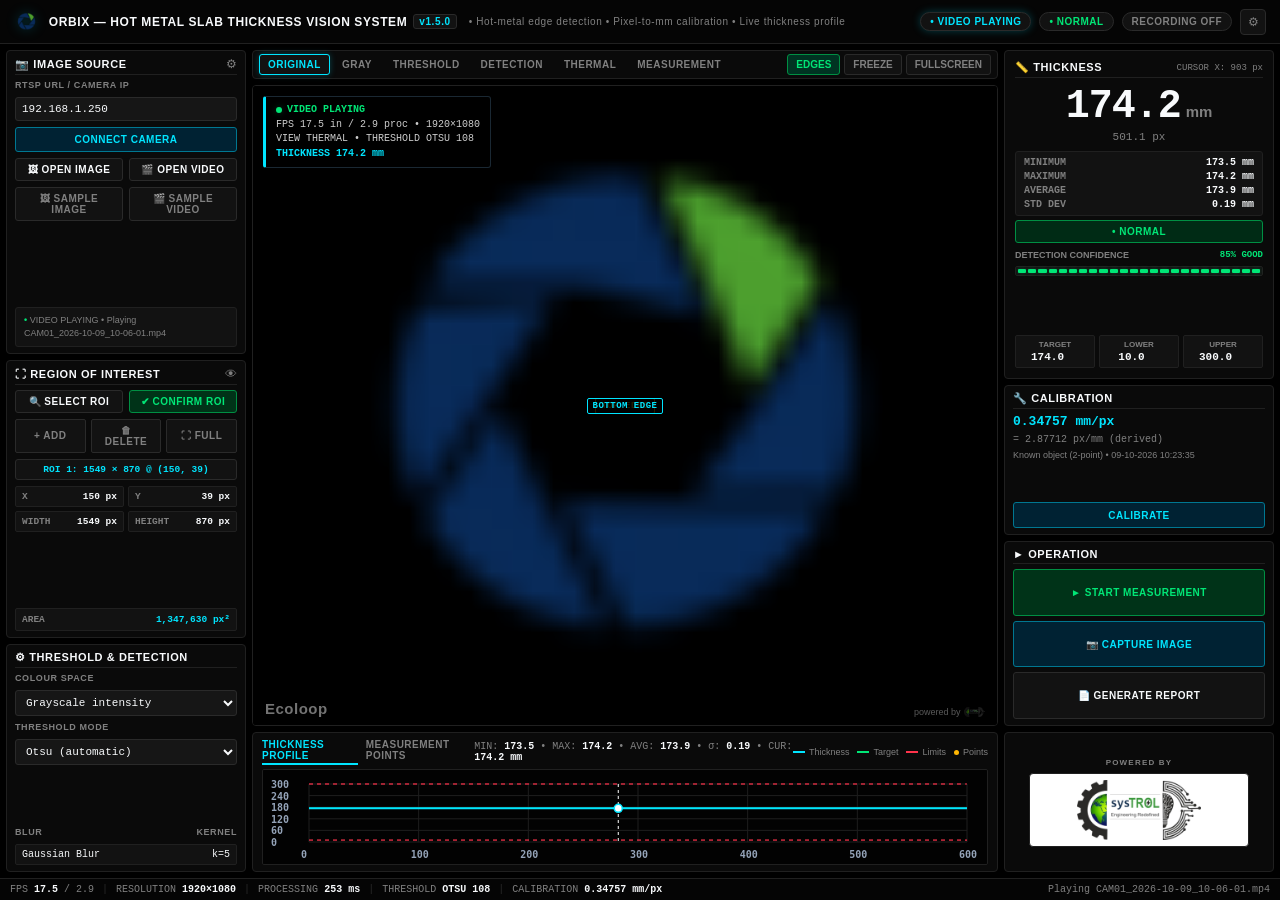
==== orbix/web/index.html @ 3875f6f0 "feat: implement in-app features manual with UI area mapping, sticky Systrol watermark, and PDF launc" ====
<!DOCTYPE html>
<html lang="en">
<head>
  <meta charset="UTF-8">
  <meta name="viewport" content="width=device-width, initial-scale=1.0">
  <title>HOT METAL SLAB THICKNESS VISION SYSTEM</title>
  <link rel="icon" type="image/png" href="orbix_logo.png">
  <link rel="stylesheet" href="style.css">
</head>
<body>
  <div id="app" class="app-layout">
    <header class="top-bar">
      <div class="header-left">
        <img src="orbix_logo.png" alt="Orbix" class="header-logo">
        <div class="header-titles">
          <h1 class="header-title">
            ORBIX &mdash; HOT METAL SLAB THICKNESS VISION SYSTEM
            <span class="version-badge">v1.5.0</span>
            <span class="header-sub-inline">&bull; Hot-metal edge detection &bull; Pixel-to-mm calibration &bull; Live thickness profile</span>
          </h1>
        </div>
      </div>
      <div class="header-right">
        <div class="pill-badge pill-video" id="badge-video">&bull; VIDEO PLAYING</div>
        <div class="pill-badge pill-status" id="badge-status">&bull; NORMAL</div>
        <div class="pill-badge pill-rec" id="badge-rec">RECORDING OFF</div>
        <div class="settings-wrapper">
          <button class="icon-btn" id="btn-settings" title="Settings">&#9881;</button>
          <div class="settings-dropdown" id="settings-dropdown">
            <div class="dropdown-item">
              <div class="dropdown-label">
                <span class="dropdown-title">Theme</span>
                <span class="theme-status-text" id="theme-status-text">Dark</span>
              </div>
              <label class="switch">
                <input type="checkbox" id="theme-toggle-chk" checked>
                <span class="slider round"></span>
              </label>
            </div>
            <div class="dropdown-divider"></div>
            <div class="dropdown-item clickable" id="item-help">
              <span class="dropdown-title">Help &amp; Documentation</span>
              <span class="dropdown-subtext">&bull;</span>
            </div>
            <div class="dropdown-item clickable" id="item-about">
              <span class="dropdown-title">About System</span>
              <span class="dropdown-subtext">v1.5.0</span>
            </div>
          </div>
        </div>
      </div>
    </header>

    <div class="main-body">
      <aside class="sidebar-left">
        <section class="card">
          <div class="card-header">
            <span class="card-title">&#128247; IMAGE SOURCE</span>
            <button class="card-tool-btn" id="btn-source-config">&#9881;</button>
          </div>
          <div class="card-content">
            <label class="field-label" for="rtsp-input">RTSP URL / CAMERA IP</label>
            <input type="text" id="rtsp-input" class="text-input" value="192.168.1.250">
            <button class="btn btn-primary btn-block" id="btn-connect">CONNECT CAMERA</button>
            <div class="btn-grid-2">
              <button class="btn btn-outline" id="btn-open-image">&#128444; OPEN IMAGE</button>
              <button class="btn btn-outline" id="btn-open-video">&#127916; OPEN VIDEO</button>
            </div>
            <div class="btn-grid-2">
              <button class="btn btn-outline-alt" id="btn-sample-image">&#128444; SAMPLE IMAGE</button>
              <button class="btn btn-outline-alt" id="btn-sample-video">&#127916; SAMPLE VIDEO</button>
            </div>
            <div class="source-status-text" id="source-status-label">
              <span class="dot-green">&bull;</span> VIDEO PLAYING &bull; Playing<br>
              <span class="text-muted" id="source-filename">CAM01_2026-10-09_10-06-01.mp4</span>
            </div>
          </div>
        </section>

        <section class="card">
          <div class="card-header">
            <span class="card-title">&#9974; REGION OF INTEREST</span>
            <button class="card-tool-btn active" id="btn-toggle-roi-box" title="Show/Hide ROI Search Window">&#128065;</button>
          </div>
          <div class="card-content">
            <div class="btn-grid-2">
              <button class="btn btn-outline" id="btn-select-roi">&#128269; SELECT ROI</button>
              <button class="btn btn-success" id="btn-confirm-roi">&#10004; CONFIRM ROI</button>
            </div>
            <div class="btn-grid-3">
              <button class="btn btn-mini" id="btn-roi-add">+ ADD</button>
              <button class="btn btn-mini" id="btn-roi-del">&#128465; DELETE</button>
              <button class="btn btn-mini" id="btn-roi-full">&#9974; FULL</button>
            </div>
            <div class="roi-chip" id="roi-chip-label">ROI 1: 1549 &times; 870 @ (150, 39)</div>
            <div class="coord-grid">
              <div class="coord-item">
                <span class="coord-key">X</span>
                <span class="coord-val" id="roi-x-val">150 px</span>
              </div>
              <div class="coord-item">
                <span class="coord-key">Y</span>
                <span class="coord-val" id="roi-y-val">39 px</span>
              </div>
              <div class="coord-item">
                <span class="coord-key">WIDTH</span>
                <span class="coord-val" id="roi-w-val">1549 px</span>
              </div>
              <div class="coord-item">
                <span class="coord-key">HEIGHT</span>
                <span class="coord-val" id="roi-h-val">870 px</span>
              </div>
            </div>
            <div class="coord-area">
              <span class="coord-key">AREA</span>
              <span class="coord-val-area" id="roi-area-val">1,347,630 px&sup2;</span>
            </div>
          </div>
        </section>

        <section class="card">
          <div class="card-header">
            <span class="card-title">&#9881; THRESHOLD &amp; DETECTION</span>
          </div>
          <div class="card-content">
            <label class="field-label" for="select-colour-space">COLOUR SPACE</label>
            <select id="select-colour-space" class="select-input">
              <option value="grayscale">Grayscale intensity</option>
              <option value="hsv">HSV Luminance</option>
              <option value="lab">Lab Lightness</option>
            </select>

            <label class="field-label" for="select-thresh-mode">THRESHOLD MODE</label>
            <select id="select-thresh-mode" class="select-input">
              <option value="otsu">Otsu (automatic)</option>
              <option value="adaptive">Adaptive Gaussian</option>
              <option value="manual">Manual Slider</option>
            </select>

            <div class="blur-meta">
              <span class="field-label">BLUR</span>
              <span class="field-label">KERNEL</span>
            </div>
            <div class="blur-values">
              <span class="blur-name">Gaussian Blur</span>
              <span class="kernel-name">k=5</span>
            </div>
          </div>
        </section>
      </aside>

      <main class="center-viewport">
        <div class="viewport-toolbar">
          <div class="view-mode-tabs" id="view-mode-tabs">
            <button class="mode-tab active" data-mode="ORIGINAL">ORIGINAL</button>
            <button class="mode-tab" data-mode="GRAY">GRAY</button>
            <button class="mode-tab" data-mode="THRESHOLD">THRESHOLD</button>
            <button class="mode-tab" data-mode="DETECTION">DETECTION</button>
            <button class="mode-tab" data-mode="THERMAL">THERMAL</button>
            <button class="mode-tab" data-mode="MEASUREMENT">MEASUREMENT</button>
          </div>
          <div class="viewport-actions">
            <button class="tool-btn active" id="btn-toggle-edges">EDGES</button>
            <button class="tool-btn" id="btn-toggle-freeze">FREEZE</button>
            <button class="tool-btn" id="btn-toggle-fullscreen">FULLSCREEN</button>
          </div>
        </div>

        <div class="video-container" id="video-wrapper">
          <img id="video-stream" class="video-feed" src="orbix_logo.png" alt="Live Feed">
          <svg id="caliper-overlay" class="caliper-svg"></svg>
          
          <div class="video-hud-overlay" id="video-hud">
            <div class="hud-item hud-status"><span class="hud-dot"></span> <span id="hud-status-text">VIDEO PLAYING</span></div>
            <div class="hud-item" id="hud-fps-text">FPS 17.5 in / 2.9 proc &bull; 1920&times;1080</div>
            <div class="hud-item" id="hud-mode-text">VIEW THERMAL &bull; THRESHOLD OTSU 108</div>
            <div class="hud-item hud-thick" id="hud-thick-text">THICKNESS 174.2 mm</div>
          </div>

          <div class="edge-track-label top-label" id="label-top-edge">TOP EDGE</div>
          <div class="edge-track-label bot-label" id="label-bot-edge">BOTTOM EDGE</div>

          <div id="caliper-tooltip" class="floating-tooltip">
            <div class="tt-row"><span class="tt-label">X:</span> <span id="tt-x">903</span> px &nbsp; <span class="tt-label">Y:</span> <span id="tt-y">652</span> px</div>
            <div class="tt-row"><span class="tt-label">Top:</span> <span id="tt-top">340.2</span> px &nbsp; <span class="tt-label">Bottom:</span> <span id="tt-bot">841.3</span> px</div>
            <div class="tt-row"><span class="tt-label">Thickness:</span> <span id="tt-px">501.1</span> px</div>
            <div class="tt-row tt-highlight"><span class="tt-label">Thickness:</span> <span id="tt-mm">174.2</span> mm</div>
          </div>

          <div class="watermark-brand">Ecoloop</div>
          <div class="watermark-powered">powered by <img src="systrol_logo.png" alt="Systrol" class="watermark-logo"></div>
        </div>
      </main>

      <aside class="sidebar-right">
        <section class="card card-thickness">
          <div class="card-header">
            <span class="card-title">&#128207; THICKNESS</span>
            <span class="card-sub-info" id="cursor-pos-label">CURSOR X: 903 px</span>
          </div>
          <div class="thickness-hero">
            <span class="thickness-big" id="readout-mm">174.2</span>
            <span class="thickness-unit">mm</span>
          </div>
          <div class="thickness-px-sub" id="readout-px">501.1 px</div>

          <div class="stats-table">
            <div class="stat-row">
              <span class="stat-name">MINIMUM</span>
              <span class="stat-val" id="stat-min">173.5 mm</span>
            </div>
            <div class="stat-row">
              <span class="stat-name">MAXIMUM</span>
              <span class="stat-val" id="stat-max">174.2 mm</span>
            </div>
            <div class="stat-row">
              <span class="stat-name">AVERAGE</span>
              <span class="stat-val" id="stat-avg">173.9 mm</span>
            </div>
            <div class="stat-row">
              <span class="stat-name">STD DEV</span>
              <span class="stat-val" id="stat-std">0.19 mm</span>
            </div>
          </div>

          <div class="status-banner banner-normal" id="spec-status-banner">
            <div class="banner-title" id="banner-title-text">&bull; NORMAL</div>
            <div class="banner-sub" id="banner-sub-text" style="display: none;"></div>
          </div>

          <div class="gauge-label">
            <span>DETECTION CONFIDENCE</span>
            <span class="gauge-pct" id="conf-pct">85% GOOD</span>
          </div>
          <div class="led-bar" id="led-confidence-bar"></div>

          <div class="limits-grid">
            <div class="limit-item">
              <span class="limit-lbl">TARGET</span>
              <input type="number" step="0.1" class="limit-input" id="lim-target-input" value="174.0">
            </div>
            <div class="limit-item">
              <span class="limit-lbl">LOWER</span>
              <input type="number" step="0.1" class="limit-input" id="lim-lower-input" value="10.0">
            </div>
            <div class="limit-item">
              <span class="limit-lbl">UPPER</span>
              <input type="number" step="0.1" class="limit-input" id="lim-upper-input" value="300.0">
            </div>
          </div>
        </section>

        <section class="card">
          <div class="card-header">
            <span class="card-title">&#128295; CALIBRATION</span>
          </div>
          <div class="card-content">
            <div class="calib-val" id="calib-mm-px">0.34757 mm/px</div>
            <div class="calib-derived" id="calib-px-mm">= 2.87712 px/mm (derived)</div>
            <div class="calib-meta">Known object (2-point) &bull; <span id="calib-date">09-10-2026 10:23:35</span></div>
            <button class="btn btn-primary btn-block" id="btn-calibrate">CALIBRATE</button>
          </div>
        </section>

        <section class="card">
          <div class="card-header">
            <span class="card-title">&#9658; OPERATION</span>
          </div>
          <div class="card-content operation-btns">
            <button class="btn btn-success btn-block" id="btn-start-meas">&#9658; START MEASUREMENT</button>
            <button class="btn btn-primary btn-block" id="btn-capture">&#128247; CAPTURE IMAGE</button>
            <button class="btn btn-outline btn-block" id="btn-report">&#128196; GENERATE REPORT</button>
          </div>
        </section>
      </aside>

      <div class="profile-card">
        <div class="profile-header">
          <div class="profile-tabs">
            <span class="prof-tab active">THICKNESS PROFILE</span>
            <span class="prof-tab">MEASUREMENT POINTS</span>
          </div>
          <div class="profile-metrics-summary" id="profile-summary">
            MIN: <span id="prof-min">173.5</span> &bull; MAX: <span id="prof-max">174.2</span> &bull; AVG: <span id="prof-avg">173.9</span> &bull; &sigma;: <span id="prof-std">0.19</span> &bull; CUR: <span id="prof-cur">174.2 mm</span>
          </div>
          <div class="profile-legend">
            <span class="legend-item"><span class="leg-line line-thick"></span> Thickness</span>
            <span class="legend-item"><span class="leg-line line-target"></span> Target</span>
            <span class="legend-item"><span class="leg-line line-limit"></span> Limits</span>
            <span class="legend-item"><span class="leg-dot"></span> Points</span>
          </div>
        </div>
        <div class="chart-wrapper">
          <canvas id="profile-chart" class="profile-canvas" width="1200" height="150"></canvas>
          <div id="points-table-wrapper" class="points-table-container" style="display: none;">
            <table class="scada-table" id="points-table">
              <thead>
                <tr>
                  <th>POINT</th>
                  <th>POS X (PX)</th>
                  <th>TOP EDGE (Y)</th>
                  <th>BOTTOM EDGE (Y)</th>
                  <th>THICKNESS (PX)</th>
                  <th>THICKNESS (MM)</th>
                  <th>STATUS</th>
                </tr>
              </thead>
              <tbody id="points-table-body">
              </tbody>
            </table>
          </div>
        </div>
      </div>

      <div class="bottom-right-branding">
        <span class="branding-caption">POWERED BY</span>
        <div class="branding-logo-box">
          <img src="systrol_ico_logo.png" alt="sysTROL" class="branding-logo">
        </div>
      </div>
    </div>

    <footer class="bottom-status-bar">
      <div class="status-left">
        <span>FPS <strong id="status-fps">17.5</strong> / 2.9</span>
        <span class="sep">|</span>
        <span>RESOLUTION <strong id="status-res">1920&times;1080</strong></span>
        <span class="sep">|</span>
        <span>PROCESSING <strong id="status-proc">253 ms</strong></span>
        <span class="sep">|</span>
        <span>THRESHOLD <strong id="status-thresh">OTSU 108</strong></span>
        <span class="sep">|</span>
        <span>CALIBRATION <strong id="status-calib">0.34757 mm/px</strong></span>
      </div>
      <div class="status-right" id="status-source-name">
        Playing CAM01_2026-10-09_10-06-01.mp4
      </div>
    </footer>
    <div class="scada-modal-backdrop" id="scada-modal-backdrop" style="display: none;">
      <div class="scada-modal-window" id="scada-modal-window">
        <div class="modal-sticky-watermark" id="modal-sticky-watermark"></div>
        <div class="scada-modal-header">
          <div class="scada-modal-title" id="scada-modal-title">SYSTEM MODAL</div>
          <button class="scada-modal-close" id="scada-modal-close">&times;</button>
        </div>
        <div class="scada-modal-body" id="scada-modal-body">
        </div>
        <div class="scada-modal-footer">
          <button class="btn btn-primary" id="btn-modal-open-pdf" style="display: none; margin-right: auto;">&#128196; OPEN PRINTABLE MANUAL (PDF)</button>
          <button class="btn btn-outline" id="scada-modal-ok">CLOSE</button>
        </div>
      </div>
    </div>
  </div>

  <script src="app.js"></script>
</body>
</html>
---- orbix/web/style.css ----
* {
  box-sizing: border-box;
  margin: 0;
  padding: 0;
  -webkit-font-smoothing: antialiased;
  -moz-osx-font-smoothing: grayscale;
}

:root,
[data-theme="dark"] {
  --bg-main: #000000;
  --bg-topbar: #050505;
  --bg-card: #0a0a0a;
  --bg-card-sub: #121212;
  --bg-input: #161616;
  --border-card: #202020;
  --border-sub: #2a2a2a;
  --border-focus: #00e5ff;
  --text-main: #f8fafc;
  --text-muted: #808080;
  --text-dim: #555555;
  --cyan-primary: #00b4d8;
  --cyan-accent: #00e5ff;
  --cyan-glow: rgba(0, 229, 255, 0.25);
  --cyan-dim: #007791;
  --green-success: #00e676;
  --green-glow: rgba(0, 230, 118, 0.25);
  --yellow-caliper: #ffb703;
  --yellow-glow: rgba(255, 183, 3, 0.35);
  --red-alert: #ff334b;
  --red-glow: rgba(255, 51, 75, 0.3);
  --amber-warn: #ff9100;
  --font-sans: "Segoe UI", -apple-system, BlinkMacSystemFont, Roboto, "Helvetica Neue", Arial, sans-serif;
  --font-mono: "Segoe UI Mono", "Cascadia Code", Consolas, "Courier New", monospace;
  --col-left: 240px;
  --col-right: 270px;
  --row-bottom: 140px;
  --layout-gap: 6px;
}

[data-theme="light"] {
  --bg-main: #f1f5f9;
  --bg-topbar: #ffffff;
  --bg-card: #ffffff;
  --bg-card-sub: #f8fafc;
  --bg-input: #ffffff;
  --border-card: #e2e8f0;
  --border-sub: #cbd5e1;
  --border-focus: #0284c7;
  --text-main: #0f172a;
  --text-muted: #64748b;
  --text-dim: #94a3b8;
  --cyan-primary: #0284c7;
  --cyan-accent: #0284c7;
  --cyan-glow: rgba(2, 132, 199, 0.15);
  --cyan-dim: #0369a1;
  --green-success: #16a34a;
  --green-glow: rgba(22, 163, 74, 0.15);
  --yellow-caliper: #d97706;
  --yellow-glow: rgba(217, 119, 6, 0.2);
  --red-alert: #dc2626;
  --red-glow: rgba(220, 38, 38, 0.2);
  --amber-warn: #d97706;
  --font-sans: -apple-system, BlinkMacSystemFont, "Segoe UI", Roboto, "Helvetica Neue", Arial, sans-serif;
  --font-mono: "Segoe UI Mono", "Cascadia Code", Consolas, "Courier New", monospace;
}

html, body {
  width: 100%;
  height: 100%;
  overflow: hidden;
  background-color: var(--bg-main);
  color: var(--text-main);
  font-family: var(--font-sans);
  font-size: 12px;
  user-select: none;
}

.app-layout {
  display: flex;
  flex-direction: column;
  width: 100vw;
  height: 100vh;
  background-color: var(--bg-main);
}

.top-bar {
  display: flex;
  justify-content: space-between;
  align-items: center;
  height: 44px;
  padding: 0 14px;
  background-color: var(--bg-topbar);
  border-bottom: 1px solid var(--border-card);
  flex-shrink: 0;
}

.header-left {
  display: flex;
  align-items: center;
  gap: 10px;
}

.header-logo {
  height: 24px;
  width: auto;
  object-fit: contain;
  filter: drop-shadow(0 0 6px var(--cyan-glow));
}

.header-titles {
  display: flex;
  align-items: center;
}

.header-title {
  font-size: 12px;
  font-weight: 700;
  letter-spacing: 0.6px;
  color: var(--text-main);
  display: flex;
  align-items: center;
  gap: 6px;
  white-space: nowrap;
}

.version-badge {
  font-size: 10px;
  font-weight: 600;
  color: var(--cyan-accent);
  background: var(--bg-card-sub);
  border: 1px solid var(--border-sub);
  padding: 1px 5px;
  border-radius: 3px;
}

.header-sub-inline {
  font-size: 10px;
  font-weight: 400;
  color: var(--text-muted);
  margin-left: 6px;
  white-space: nowrap;
}


.header-right {
  display: flex;
  align-items: center;
  gap: 8px;
}

.pill-badge {
  padding: 3px 9px;
  border-radius: 12px;
  font-size: 10px;
  font-weight: 700;
  letter-spacing: 0.5px;
  border: 1px solid transparent;
}

.pill-video {
  background: var(--bg-card-sub);
  color: var(--cyan-accent);
  border: 1px solid var(--border-sub);
  box-shadow: 0 0 8px var(--cyan-glow);
}

.pill-status {
  background: var(--bg-card-sub);
  color: var(--green-success);
  border: 1px solid var(--border-sub);
}

.pill-status.out-of-spec {
  color: var(--red-alert);
  border-color: var(--red-alert);
  box-shadow: 0 0 8px var(--red-glow);
}

.pill-rec {
  background: var(--bg-card-sub);
  color: var(--text-muted);
  border: 1px solid var(--border-sub);
  cursor: pointer;
  user-select: none;
  transition: all 0.2s ease;
}

.pill-rec:hover {
  border-color: var(--border-focus);
}

.pill-rec.recording-active {
  background: rgba(220, 38, 38, 0.2);
  color: #ff334b;
  border-color: #ff334b;
  box-shadow: 0 0 10px rgba(255, 51, 75, 0.5);
  animation: recPulse 1.2s infinite ease-in-out;
}

@keyframes recPulse {
  0% { opacity: 1; transform: scale(1); }
  50% { opacity: 0.7; transform: scale(1.03); }
  100% { opacity: 1; transform: scale(1); }
}

.digital-clock {
  font-family: var(--font-mono);
  font-size: 11px;
  font-weight: 700;
  color: var(--text-main);
  background: var(--bg-card-sub);
  padding: 3px 8px;
  border-radius: 4px;
  border: 1px solid var(--border-sub);
  letter-spacing: 0.5px;
}

.icon-btn {
  background: var(--bg-card-sub);
  border: 1px solid var(--border-sub);
  color: var(--text-muted);
  width: 26px;
  height: 26px;
  border-radius: 4px;
  cursor: pointer;
  display: flex;
  align-items: center;
  justify-content: center;
  font-size: 12px;
  transition: all 0.15s ease;
}

.icon-btn:hover {
  color: var(--cyan-accent);
  border-color: var(--border-focus);
}

.main-body {
  display: grid;
  grid-template-columns: var(--col-left, 240px) 1fr var(--col-right, 270px);
  grid-template-rows: 1fr var(--row-bottom, 140px);
  flex: 1;
  min-height: 0;
  background-color: var(--bg-main);
  gap: var(--layout-gap, 6px);
  padding: var(--layout-gap, 6px);
}

.sidebar-left {
  grid-column: 1;
  grid-row: 1 / span 2;
  display: flex;
  flex-direction: column;
  gap: 6px;
  overflow-y: hidden;
  min-height: 0;
  height: 100%;
}

.sidebar-left .card {
  display: flex;
  flex-direction: column;
  min-height: 0;
}

.sidebar-left .card:nth-child(1) {
  flex: 1.15;
}

.sidebar-left .card:nth-child(2) {
  flex: 1.05;
}

.sidebar-left .card:nth-child(3) {
  flex: 0.85;
}

.sidebar-left .card .card-content {
  flex: 1;
  display: flex;
  flex-direction: column;
  min-height: 0;
  gap: 6px;
}

.sidebar-left .text-input,
.sidebar-left .select-input {
  padding: 5px 6px;
}

.sidebar-left .btn {
  padding: 5px 8px;
}

.sidebar-left #btn-connect {
  padding: 6px 8px;
}

.sidebar-left .card:nth-child(1) .source-status-text {
  margin-top: auto;
}

.sidebar-left .card:nth-child(2) .coord-area {
  margin-top: auto;
}

.sidebar-left .card:nth-child(3) .blur-meta {
  margin-top: auto;
}

.center-viewport {
  grid-column: 2;
  grid-row: 1;
  display: flex;
  flex-direction: column;
  gap: 6px;
  min-width: 0;
  min-height: 0;
}

.sidebar-right {
  grid-column: 3;
  grid-row: 1;
  display: flex;
  flex-direction: column;
  gap: 6px;
  overflow-y: hidden;
  min-height: 0;
  height: 100%;
}

.sidebar-right .card {
  display: flex;
  flex-direction: column;
  min-height: 0;
}

.sidebar-right .card:nth-child(1) {
  flex: 1.8;
}

.sidebar-right .card:nth-child(2) {
  flex: 0.8;
}

.sidebar-right .card:nth-child(3) {
  flex: 1;
}

.sidebar-right .card .card-content {
  flex: 1;
  display: flex;
  flex-direction: column;
  min-height: 0;
}

.sidebar-right .card:nth-child(1) .limits-grid {
  margin-top: auto;
}

.sidebar-right .card:nth-child(2) #btn-calibrate {
  margin-top: auto;
  min-height: 26px;
}

.sidebar-right .card:nth-child(3) .operation-btns {
  flex: 1;
  display: flex;
  flex-direction: column;
  justify-content: space-between;
}

.sidebar-right .card:nth-child(3) .operation-btns .btn {
  flex: 1;
  min-height: 28px;
}


.card {
  background: var(--bg-card);
  border: 1px solid var(--border-card);
  border-radius: 4px;
  padding: 6px 8px;
  display: flex;
  flex-direction: column;
  gap: 4px;
}

.card-header {
  display: flex;
  justify-content: space-between;
  align-items: center;
  padding-bottom: 3px;
  border-bottom: 1px solid var(--border-card);
}

.card-content {
  display: flex;
  flex-direction: column;
  gap: 5px;
  padding-top: 1px;
}

.card-title {
  font-size: 11px;
  font-weight: 700;
  color: var(--text-main);
  letter-spacing: 0.6px;
  display: flex;
  align-items: center;
  gap: 6px;
}

.card-tool-btn {
  background: transparent;
  border: none;
  color: var(--text-muted);
  cursor: pointer;
  font-size: 12px;
}

.card-tool-btn:hover {
  color: var(--cyan-accent);
}

.field-label {
  display: block;
  font-size: 9px;
  font-weight: 700;
  letter-spacing: 0.6px;
  color: var(--text-muted);
  text-transform: uppercase;
  margin-bottom: 1px;
}

.text-input,
.select-input {
  width: 100%;
  background: var(--bg-input);
  border: 1px solid var(--border-sub);
  color: var(--text-main);
  padding: 4px 6px;
  border-radius: 3px;
  font-size: 11px;
  font-family: var(--font-mono);
  outline: none;
  transition: border-color 0.15s;
}

.text-input:focus,
.select-input:focus {
  border-color: var(--border-focus);
  box-shadow: 0 0 6px var(--cyan-glow);
}

.btn {
  display: inline-flex;
  align-items: center;
  justify-content: center;
  gap: 4px;
  padding: 4px 8px;
  font-size: 10px;
  font-weight: 700;
  letter-spacing: 0.5px;
  border-radius: 3px;
  border: 1px solid transparent;
  cursor: pointer;
  transition: all 0.15s ease;
  user-select: none;
}

.btn-block {
  width: 100%;
}

.btn-primary {
  background: #002233;
  color: var(--cyan-accent);
  border-color: var(--cyan-dim);
}

[data-theme="light"] .btn-primary {
  background: #0284c7;
  color: #ffffff;
  border-color: #0284c7;
}

[data-theme="light"] .btn-primary:hover {
  background: #0369a1;
  border-color: #0369a1;
}

.btn-primary:hover {
  background: #003652;
  border-color: var(--cyan-accent);
  box-shadow: 0 0 8px var(--cyan-glow);
}

.btn-outline {
  background: var(--bg-card-sub);
  color: var(--text-main);
  border-color: var(--border-sub);
}

.btn-outline:hover {
  border-color: var(--border-focus);
  color: var(--cyan-accent);
}

.btn-outline-alt {
  background: var(--bg-card-sub);
  color: var(--text-muted);
  border-color: var(--border-sub);
}

.btn-outline-alt:hover {
  color: var(--text-main);
  border-color: var(--border-focus);
}

.btn-success {
  background: #003318;
  color: var(--green-success);
  border-color: #008f43;
}

[data-theme="light"] .btn-success {
  background: #16a34a;
  color: #ffffff;
  border-color: #16a34a;
}

[data-theme="light"] .btn-success:hover {
  background: #15803d;
}

.btn-success:hover {
  background: #004d24;
  box-shadow: 0 0 8px var(--green-glow);
}

.btn-mini {
  padding: 4px 6px;
  font-size: 10px;
  font-weight: 700;
  background: var(--bg-card-sub);
  color: var(--text-muted);
  border: 1px solid var(--border-sub);
  border-radius: 2px;
  cursor: pointer;
}

.btn-mini:hover {
  color: var(--text-main);
  border-color: var(--border-focus);
}

.btn-grid-2 {
  display: grid;
  grid-template-columns: 1fr 1fr;
  gap: 6px;
}

.btn-grid-3 {
  display: grid;
  grid-template-columns: 1fr 1fr 1fr;
  gap: 5px;
}

.source-status-text {
  font-size: 9px;
  color: var(--text-muted);
  padding: 6px 8px;
  background: var(--bg-card-sub);
  border: 1px solid var(--border-card);
  border-radius: 3px;
  line-height: 1.4;
  margin-top: 0;
}

.dot-green {
  color: var(--green-success);
  font-weight: bold;
}

.text-muted {
  color: var(--text-muted);
}

.roi-chip {
  background: var(--bg-card-sub);
  border: 1px solid var(--border-sub);
  color: var(--cyan-accent);
  padding: 4px 6px;
  border-radius: 3px;
  font-size: 9.5px;
  font-family: var(--font-mono);
  font-weight: 600;
  text-align: center;
}

.coord-grid {
  display: grid;
  grid-template-columns: 1fr 1fr;
  gap: 4px;
}

.coord-item {
  display: flex;
  justify-content: space-between;
  background: var(--bg-card-sub);
  padding: 4px 6px;
  border-radius: 2px;
  border: 1px solid var(--border-card);
  font-size: 9.5px;
  font-family: var(--font-mono);
}

.coord-key {
  color: var(--text-muted);
  font-weight: 700;
}

.coord-val {
  color: var(--text-main);
  font-weight: 600;
}

.coord-area {
  display: flex;
  justify-content: space-between;
  background: var(--bg-card-sub);
  padding: 5px 6px;
  border-radius: 2px;
  border: 1px solid var(--border-card);
  font-size: 9.5px;
  font-family: var(--font-mono);
}

.coord-val-area {
  color: var(--cyan-accent);
  font-weight: 700;
}

.blur-meta {
  display: flex;
  justify-content: space-between;
}

.blur-values {
  display: flex;
  justify-content: space-between;
  font-size: 10px;
  color: var(--text-main);
  font-family: var(--font-mono);
  background: var(--bg-card-sub);
  padding: 4px 6px;
  border-radius: 2px;
  border: 1px solid var(--border-card);
}

.center-viewport {
  display: flex;
  flex-direction: column;
  gap: 6px;
  min-width: 0;
  min-height: 0;
}

.viewport-toolbar {
  display: flex;
  justify-content: space-between;
  align-items: center;
  background: var(--bg-card);
  border: 1px solid var(--border-card);
  border-radius: 4px;
  padding: 3px 6px;
  flex-shrink: 0;
}

.view-mode-tabs {
  display: flex;
  gap: 3px;
}

.mode-tab {
  background: transparent;
  border: 1px solid transparent;
  color: var(--text-muted);
  font-size: 10px;
  font-weight: 700;
  letter-spacing: 0.5px;
  padding: 4px 8px;
  border-radius: 3px;
  cursor: pointer;
  transition: all 0.15s;
}

.mode-tab:hover {
  color: var(--text-main);
}

.mode-tab.active {
  background: var(--bg-card-sub);
  color: var(--cyan-accent);
  border-color: var(--border-focus);
  box-shadow: 0 0 6px var(--cyan-glow);
}

.viewport-actions {
  display: flex;
  gap: 4px;
}

.tool-btn {
  background: var(--bg-card-sub);
  border: 1px solid var(--border-sub);
  color: var(--text-muted);
  font-size: 10px;
  font-weight: 700;
  padding: 4px 8px;
  border-radius: 3px;
  cursor: pointer;
}

.tool-btn:hover {
  color: var(--text-main);
  border-color: var(--border-focus);
}

.tool-btn.active {
  background: #003322;
  color: var(--green-success);
  border-color: #008f43;
}

[data-theme="light"] .tool-btn.active {
  background: #dcfce7;
  color: #15803d;
  border-color: #86efac;
}

.video-container {
  position: relative;
  flex: 1;
  min-height: 0;
  background: #000000;
  border: 1px solid var(--border-card);
  border-radius: 4px;
  overflow: hidden;
  display: flex;
  align-items: center;
  justify-content: center;
}

.video-container.selecting-roi,
.video-container.calibrating-mode {
  cursor: crosshair;
}

.btn.active-selecting {
  background: #003652;
  color: var(--cyan-accent);
  border-color: var(--cyan-accent);
  box-shadow: 0 0 8px var(--cyan-glow);
}

.btn.active-calibrating {
  background: #3e2800;
  color: var(--amber-warn);
  border-color: var(--amber-warn);
  box-shadow: 0 0 8px rgba(255, 183, 3, 0.4);
}

.video-feed {
  width: 100%;
  height: 100%;
  object-fit: contain;
  background: #000000;
  display: block;
}

.caliper-svg {
  position: absolute;
  top: 0;
  left: 0;
  width: 100%;
  height: 100%;
  pointer-events: none;
  z-index: 5;
}

.video-hud-overlay {
  position: absolute;
  top: 10px;
  left: 10px;
  background: rgba(0, 0, 0, 0.85);
  border: 1px solid #1a2833;
  border-left: 3px solid var(--cyan-accent);
  padding: 6px 10px;
  border-radius: 3px;
  font-family: var(--font-mono);
  font-size: 10px;
  color: #cccccc;
  line-height: 1.45;
  z-index: 6;
  pointer-events: none;
  box-shadow: 0 4px 12px rgba(0, 0, 0, 0.6);
}

.hud-item {
  white-space: nowrap;
}

.hud-status {
  font-weight: 700;
  color: var(--green-success);
  display: flex;
  align-items: center;
  gap: 5px;
}

.hud-dot {
  width: 6px;
  height: 6px;
  border-radius: 50%;
  background: var(--green-success);
  box-shadow: 0 0 6px var(--green-glow);
}

.hud-thick {
  font-weight: 700;
  color: var(--cyan-accent);
}

.edge-track-label {
  position: absolute;
  font-family: var(--font-mono);
  font-size: 9px;
  font-weight: 700;
  letter-spacing: 0.5px;
  padding: 2px 5px;
  border-radius: 2px;
  z-index: 6;
  pointer-events: none;
}

.edge-track-label.top-label {
  background: rgba(0, 0, 0, 0.85);
  color: var(--yellow-caliper);
  border: 1px solid var(--yellow-caliper);
}

.edge-track-label.bot-label {
  background: rgba(0, 0, 0, 0.85);
  color: var(--cyan-accent);
  border: 1px solid var(--cyan-accent);
}

.floating-tooltip {
  position: absolute;
  background: rgba(0, 0, 0, 0.9);
  border: 1px solid var(--border-focus);
  box-shadow: 0 4px 16px rgba(0, 0, 0, 0.8), 0 0 10px var(--cyan-glow);
  border-radius: 4px;
  padding: 6px 9px;
  font-family: var(--font-mono);
  font-size: 10px;
  color: #ffffff;
  pointer-events: none;
  z-index: 10;
  display: none;
  line-height: 1.4;
}

.tt-row {
  display: flex;
  justify-content: space-between;
  gap: 10px;
}

.tt-label {
  color: #888888;
}

.tt-highlight {
  color: var(--cyan-accent);
  font-weight: 700;
  border-top: 1px solid #222222;
  margin-top: 3px;
  padding-top: 2px;
}

.watermark-brand {
  position: absolute;
  bottom: 8px;
  left: 12px;
  font-size: 15px;
  font-weight: 700;
  color: rgba(255, 255, 255, 0.45);
  pointer-events: none;
  letter-spacing: 0.5px;
  z-index: 4;
}

.watermark-powered {
  position: absolute;
  bottom: 8px;
  right: 12px;
  font-size: 9px;
  color: rgba(255, 255, 255, 0.35);
  pointer-events: none;
  display: flex;
  align-items: center;
  gap: 4px;
  z-index: 4;
}

.watermark-logo {
  height: 10px;
  opacity: 0.4;
}

.profile-card {
  grid-column: 2;
  grid-row: 2;
  height: 100%;
  background: var(--bg-card);
  border: 1px solid var(--border-card);
  border-radius: 4px;
  padding: 6px 9px;
  display: flex;
  flex-direction: column;
  flex-shrink: 0;
  min-width: 0;
  min-height: 0;
}


.profile-header {
  display: flex;
  justify-content: space-between;
  align-items: center;
  margin-bottom: 4px;
}

.profile-tabs {
  display: flex;
  gap: 8px;
}

.prof-tab {
  font-size: 10px;
  font-weight: 700;
  letter-spacing: 0.5px;
  color: var(--text-muted);
  cursor: pointer;
  padding-bottom: 2px;
  border-bottom: 2px solid transparent;
}

.prof-tab.active {
  color: var(--cyan-accent);
  border-bottom-color: var(--cyan-accent);
}

.profile-metrics-summary {
  font-family: var(--font-mono);
  font-size: 10px;
  color: var(--text-muted);
}

.profile-metrics-summary span {
  color: var(--text-main);
  font-weight: 700;
}

.profile-legend {
  display: flex;
  gap: 8px;
  font-size: 9px;
  color: var(--text-muted);
}

.legend-item {
  display: flex;
  align-items: center;
  gap: 4px;
}

.leg-line {
  display: inline-block;
  width: 12px;
  height: 2px;
}

.line-thick { background: var(--cyan-accent); }
.line-target { background: var(--green-success); }
.line-limit { background: var(--red-alert); border-top: 1px dashed var(--red-alert); }
.leg-dot {
  display: inline-block;
  width: 5px;
  height: 5px;
  border-radius: 50%;
  background: var(--yellow-caliper);
}

.chart-wrapper {
  flex: 1;
  position: relative;
  background: var(--bg-card-sub);
  border: 1px solid var(--border-card);
  border-radius: 2px;
  overflow: hidden;
}

.profile-canvas {
  width: 100%;
  height: 100%;
  display: block;
}

.points-table-container {
  width: 100%;
  height: 100%;
  overflow-y: auto;
  overflow-x: hidden;
  background: var(--bg-card-sub);
}

.scada-table {
  width: 100%;
  border-collapse: collapse;
  font-family: var(--font-mono);
  font-size: 9.5px;
  text-align: left;
}

.scada-table thead th {
  position: sticky;
  top: 0;
  background: var(--bg-topbar);
  color: var(--text-muted);
  font-weight: 700;
  padding: 4px 8px;
  border-bottom: 1px solid var(--border-sub);
  font-size: 8.5px;
  letter-spacing: 0.5px;
}

.scada-table tbody td {
  padding: 3px 8px;
  border-bottom: 1px solid rgba(255, 255, 255, 0.04);
  color: var(--text-main);
  white-space: nowrap;
}

.scada-table tbody tr:hover {
  background: rgba(0, 229, 255, 0.05);
}

.status-cell-ok {
  color: var(--green-success);
  font-weight: bold;
}

.status-cell-bad {
  color: var(--red-alert);
  font-weight: bold;
}

.card-thickness {
  padding: 10px;
}

.card-sub-info {
  font-family: var(--font-mono);
  font-size: 9px;
  color: var(--text-muted);
}

.thickness-hero {
  display: flex;
  align-items: baseline;
  justify-content: center;
  gap: 5px;
  padding: 2px 0;
}

.thickness-big {
  font-family: var(--font-mono);
  font-size: 40px;
  font-weight: 800;
  letter-spacing: -1px;
  color: var(--text-main);
}

.thickness-unit {
  font-size: 15px;
  font-weight: 700;
  color: var(--text-muted);
}

.thickness-px-sub {
  text-align: center;
  font-family: var(--font-mono);
  font-size: 11px;
  color: var(--text-muted);
  margin-top: -4px;
}

.stats-table {
  background: var(--bg-card-sub);
  border: 1px solid var(--border-card);
  border-radius: 3px;
  padding: 5px 8px;
  display: flex;
  flex-direction: column;
  gap: 3px;
  margin-top: 4px;
}

.stat-row {
  display: flex;
  justify-content: space-between;
  font-family: var(--font-mono);
  font-size: 10px;
}

.stat-name {
  color: var(--text-muted);
  font-weight: 600;
}

.stat-val {
  color: var(--text-main);
  font-weight: 700;
}

.status-banner {
  padding: 5px 8px;
  border-radius: 3px;
  font-size: 10px;
  font-weight: 700;
  text-align: center;
  letter-spacing: 0.5px;
}

.banner-normal {
  background: #002b15;
  color: var(--green-success);
  border: 1px solid #008f43;
}

[data-theme="light"] .banner-normal {
  background: #dcfce7;
  color: #15803d;
  border: 1px solid #86efac;
}

.banner-warning {
  background: #2b0008;
  color: var(--red-alert);
  border: 1px solid #8f0018;
}

[data-theme="light"] .banner-warning {
  background: #fee2e2;
  color: #b91c1c;
  border: 1px solid #fca5a5;
}

.banner-sub {
  font-size: 9px;
  font-weight: 400;
  color: var(--text-muted);
  margin-top: 2px;
}

.gauge-label {
  display: flex;
  justify-content: space-between;
  font-size: 9px;
  font-weight: 700;
  color: var(--text-muted);
  margin-top: 3px;
  flex-shrink: 0;
}

.gauge-pct {
  color: var(--green-success);
  font-family: var(--font-mono);
}

.led-bar {
  display: flex;
  gap: 2px;
  height: 10px;
  min-height: 10px;
  flex-shrink: 0;
  background: var(--bg-card-sub);
  padding: 2px;
  border: 1px solid var(--border-card);
  border-radius: 2px;
  margin-top: 2px;
  margin-bottom: 2px;
}

.led-seg {
  flex: 1;
  background: var(--border-card);
  border-radius: 1px;
  transition: background-color 0.1s ease;
}

.led-seg.lit {
  background: var(--green-success);
  box-shadow: 0 0 4px var(--green-glow);
}

.led-seg.lit-warn {
  background: var(--amber-warn);
  box-shadow: 0 0 4px rgba(255, 145, 0, 0.4);
}

.led-seg.lit-danger {
  background: var(--red-alert);
  box-shadow: 0 0 4px var(--red-glow);
}

.limits-grid {
  display: grid;
  grid-template-columns: 1fr 1fr 1fr;
  gap: 4px;
  margin-top: auto;
  flex-shrink: 0;
}

.limit-item {
  background: var(--bg-card-sub);
  border: 1px solid var(--border-card);
  padding: 4px;
  border-radius: 2px;
  text-align: center;
  display: flex;
  flex-direction: column;
  gap: 2px;
}

.limit-lbl {
  font-size: 8px;
  font-weight: 700;
  color: var(--text-muted);
}

.limit-input {
  width: 100%;
  background: transparent;
  border: none;
  color: var(--text-main);
  font-family: var(--font-mono);
  font-size: 11px;
  font-weight: 700;
  text-align: center;
  outline: none;
}

.limit-val {
  font-family: var(--font-mono);
  font-size: 11px;
  font-weight: 700;
  color: var(--text-main);
}

.calib-val {
  font-family: var(--font-mono);
  font-size: 13px;
  font-weight: 700;
  color: var(--cyan-accent);
}

.calib-derived {
  font-family: var(--font-mono);
  font-size: 10px;
  color: var(--text-muted);
}

.calib-meta {
  font-size: 9px;
  color: var(--text-muted);
  margin-bottom: 3px;
}

.operation-btns {
  display: flex;
  flex-direction: column;
  gap: 5px;
}

.bottom-status-bar {
  display: flex;
  justify-content: space-between;
  align-items: center;
  height: 22px;
  padding: 0 10px;
  background: var(--bg-topbar);
  border-top: 1px solid var(--border-card);
  font-family: var(--font-mono);
  font-size: 10px;
  color: var(--text-muted);
  flex-shrink: 0;
}

.status-left {
  display: flex;
  align-items: center;
  gap: 8px;
}

.status-left strong {
  color: var(--text-main);
}

.sep {
  color: var(--border-sub);
}

.status-right {
  color: var(--text-muted);
}

.settings-wrapper {
  position: relative;
  display: inline-block;
}

.settings-dropdown {
  position: absolute;
  top: calc(100% + 6px);
  right: 0;
  width: 220px;
  background: var(--bg-card);
  border: 1px solid var(--border-card);
  box-shadow: 0 8px 24px rgba(0, 0, 0, 0.3);
  border-radius: 4px;
  padding: 6px 0;
  z-index: 100;
  display: none;
}

.settings-dropdown.show {
  display: block;
}

.dropdown-item {
  display: flex;
  justify-content: space-between;
  align-items: center;
  padding: 8px 12px;
  font-size: 11px;
}

.dropdown-item.clickable {
  cursor: pointer;
  transition: background-color 0.15s;
}

.dropdown-item.clickable:hover {
  background: var(--bg-card-sub);
}

.dropdown-label {
  display: flex;
  flex-direction: column;
  gap: 2px;
}

.dropdown-title {
  font-weight: 700;
  color: var(--text-main);
}

.theme-status-text {
  font-size: 10px;
  color: var(--cyan-accent);
  font-family: var(--font-mono);
}

.dropdown-subtext {
  font-size: 9px;
  color: var(--text-muted);
}

.dropdown-divider {
  height: 1px;
  background: var(--border-card);
  margin: 4px 0;
}

.switch {
  position: relative;
  display: inline-block;
  width: 34px;
  height: 18px;
}

.switch input {
  opacity: 0;
  width: 0;
  height: 0;
}

.slider {
  position: absolute;
  cursor: pointer;
  top: 0;
  left: 0;
  right: 0;
  bottom: 0;
  background-color: var(--bg-card-sub);
  border: 1px solid var(--border-sub);
  transition: 0.2s;
}

.slider:before {
  position: absolute;
  content: "";
  height: 12px;
  width: 12px;
  left: 2px;
  bottom: 2px;
  background-color: var(--text-main);
  transition: 0.2s;
}

input:checked + .slider {
  background-color: #003652;
  border-color: var(--cyan-dim);
}

[data-theme="light"] input:checked + .slider {
  background-color: #e0f2fe;
  border-color: #0284c7;
}

input:checked + .slider:before {
  transform: translateX(16px);
  background-color: var(--cyan-accent);
}

.slider.round {
  border-radius: 18px;
}

.slider.round:before {
  border-radius: 50%;
}

.bottom-right-branding {
  grid-column: 3;
  grid-row: 2;
  height: 100%;
  background: var(--bg-card);
  border: 1px solid var(--border-card);
  border-radius: 4px;
  padding: 8px 12px;
  display: flex;
  flex-direction: column;
  align-items: center;
  justify-content: center;
  gap: 6px;
  min-width: 0;
  min-height: 0;
}

.branding-caption {
  font-size: 8px;
  font-weight: 700;
  letter-spacing: 1.2px;
  color: var(--text-muted);
}

.branding-logo-box {
  display: flex;
  align-items: center;
  justify-content: center;
  padding: 6px 12px;
  border-radius: 4px;
  background: #ffffff;
  border: 1px solid var(--border-card);
  width: 90%;
  max-width: 220px;
}

[data-theme="light"] .branding-logo-box {
  background: #ffffff;
  border: 1px solid var(--border-card);
}

.branding-logo {
  max-width: 190px;
  max-height: 60px;
  width: 100%;
  height: auto;
  object-fit: contain;
  display: block;
}

@media (min-width: 2200px), (min-height: 1250px) {
  :root {
    --col-left: clamp(280px, 13vw, 340px);
    --col-right: clamp(320px, 15vw, 380px);
    --row-bottom: clamp(160px, 14vh, 200px);
    --layout-gap: 8px;
  }
  .top-bar {
    height: 48px;
    padding: 0 18px;
  }
  .header-logo {
    height: 28px;
  }
  .header-title {
    font-size: 13.5px;
  }
  .version-badge {
    font-size: 11px;
  }
  .header-sub-inline {
    font-size: 11.5px;
  }
  .pill {
    font-size: 11px;
    padding: 4px 10px;
  }
  .digital-clock {
    font-size: 12px;
    padding: 4px 10px;
  }
  .icon-btn {
    width: 30px;
    height: 30px;
    font-size: 14px;
  }
  .card {
    padding: 8px 12px;
    gap: 6px;
  }
  .card-title {
    font-size: 12.5px;
  }
  .field-label {
    font-size: 10px;
  }
  .sidebar-left .text-input,
  .sidebar-left .select-input {
    padding: 7px 10px;
    font-size: 12px;
  }
  .sidebar-left .btn {
    padding: 7px 10px;
    font-size: 11px;
  }
  .sidebar-left #btn-connect {
    padding: 8px 12px;
    font-size: 12px;
  }
  .btn-mini {
    padding: 5px 8px;
    font-size: 11px;
  }
  .source-status-text {
    padding: 8px 10px;
    font-size: 10px;
  }
  .roi-chip {
    padding: 6px 8px;
    font-size: 11px;
  }
  .coord-item {
    padding: 5px 8px;
    font-size: 11px;
  }
  .coord-area {
    padding: 6px 8px;
    font-size: 11px;
  }
  .blur-values {
    padding: 6px 8px;
    font-size: 11px;
  }
  .thickness-big {
    font-size: 46px;
  }
  .thickness-unit {
    font-size: 17px;
  }
  .thickness-px-sub {
    font-size: 11px;
  }
  .stat-row {
    font-size: 11px;
    padding: 3px 0;
  }
  .status-banner {
    padding: 6px;
    font-size: 11.5px;
  }
  .gauge-label {
    font-size: 10px;
  }
  .led-bar {
    height: 12px;
    min-height: 12px;
  }
  .limit-lbl {
    font-size: 9px;
  }
  .limit-input {
    font-size: 12px;
  }
  .calib-val {
    font-size: 15px;
  }
  .calib-derived {
    font-size: 11px;
  }
  .calib-meta {
    font-size: 10px;
  }
  #btn-calibrate {
    min-height: 32px;
    font-size: 11.5px;
  }
  .operation-btns .btn {
    min-height: 34px;
    font-size: 11.5px;
  }
  .mode-tab {
    font-size: 11px;
    padding: 5px 10px;
  }
  .tool-btn {
    font-size: 11px;
    padding: 5px 10px;
  }
  .bottom-status-bar {
    height: 26px;
    font-size: 11px;
    padding: 0 14px;
  }
  .branding-caption {
    font-size: 9.5px;
  }
  .branding-logo {
    max-height: 70px;
    max-width: 230px;
  }
  .branding-logo-box {
    padding: 8px 16px;
  }
}

@media (min-width: 3200px), (min-height: 1750px) {
  :root {
    --col-left: clamp(380px, 12vw, 460px);
    --col-right: clamp(440px, 14vw, 540px);
    --row-bottom: clamp(210px, 14vh, 270px);
    --layout-gap: 12px;
  }
  .top-bar {
    height: 60px;
    padding: 0 24px;
  }
  .header-logo {
    height: 36px;
  }
  .header-title {
    font-size: 18px;
  }
  .version-badge {
    font-size: 13px;
  }
  .header-sub-inline {
    font-size: 14px;
  }
  .pill {
    font-size: 13px;
    padding: 6px 14px;
  }
  .digital-clock {
    font-size: 15px;
    padding: 6px 14px;
  }
  .icon-btn {
    width: 38px;
    height: 38px;
    font-size: 18px;
  }
  .card {
    padding: 12px 16px;
    gap: 8px;
    border-radius: 6px;
  }
  .card-title {
    font-size: 16px;
  }
  .field-label {
    font-size: 13px;
  }
  .sidebar-left .text-input,
  .sidebar-left .select-input {
    padding: 10px 14px;
    font-size: 15px;
  }
  .sidebar-left .btn {
    padding: 10px 14px;
    font-size: 13.5px;
  }
  .sidebar-left #btn-connect {
    padding: 12px 16px;
    font-size: 15px;
  }
  .btn-mini {
    padding: 8px 12px;
    font-size: 13px;
  }
  .source-status-text {
    padding: 10px 14px;
    font-size: 13px;
  }
  .roi-chip {
    padding: 8px 12px;
    font-size: 13.5px;
  }
  .coord-item {
    padding: 8px 12px;
    font-size: 13.5px;
  }
  .coord-area {
    padding: 8px 12px;
    font-size: 13.5px;
  }
  .blur-values {
    padding: 8px 12px;
    font-size: 13.5px;
  }
  .thickness-big {
    font-size: 60px;
  }
  .thickness-unit {
    font-size: 22px;
  }
  .thickness-px-sub {
    font-size: 14px;
  }
  .stat-row {
    font-size: 14px;
    padding: 4px 0;
  }
  .status-banner {
    padding: 8px 12px;
    font-size: 14px;
  }
  .gauge-label {
    font-size: 13px;
  }
  .led-bar {
    height: 16px;
    min-height: 16px;
  }
  .limit-lbl {
    font-size: 11px;
  }
  .limit-input {
    font-size: 15px;
  }
  .calib-val {
    font-size: 19px;
  }
  .calib-derived {
    font-size: 14px;
  }
  .calib-meta {
    font-size: 12px;
  }
  #btn-calibrate {
    min-height: 42px;
    font-size: 14px;
  }
  .operation-btns .btn {
    min-height: 44px;
    font-size: 14px;
  }
  .mode-tab {
    font-size: 13.5px;
    padding: 7px 14px;
  }
  .tool-btn {
    font-size: 13.5px;
    padding: 7px 14px;
  }
  .bottom-status-bar {
    height: 34px;
    font-size: 13.5px;
    padding: 0 20px;
  }
  .branding-caption {
    font-size: 12px;
  }
  .branding-logo {
    max-height: 90px;
    max-width: 280px;
  }
  .branding-logo-box {
    padding: 10px 20px;
  }
}

.scada-modal-backdrop {
  position: fixed;
  top: 0;
  left: 0;
  width: 100vw;
  height: 100vh;
  background: rgba(0, 0, 0, 0.75);
  backdrop-filter: blur(4px);
  z-index: 9999;
  display: flex;
  align-items: center;
  justify-content: center;
}

.scada-modal-window {
  position: relative;
  width: 600px;
  max-width: 90vw;
  max-height: 85vh;
  background: var(--bg-card);
  border: 1px solid var(--border-focus);
  border-radius: 4px;
  box-shadow: 0 10px 30px rgba(0, 0, 0, 0.8), 0 0 15px var(--cyan-glow);
  display: flex;
  flex-direction: column;
  overflow: hidden;
  animation: modalFadeIn 0.15s ease-out;
}

.scada-modal-window.modal-wide {
  width: 920px;
  max-width: 95vw;
  max-height: 88vh;
}

.modal-sticky-watermark {
  position: absolute;
  top: 50%;
  left: 50%;
  width: 440px;
  height: 220px;
  transform: translate(-50%, -50%);
  background-image: url("systrol_logo.png");
  background-repeat: no-repeat;
  background-position: center center;
  background-size: contain;
  opacity: 0.055;
  pointer-events: none;
  z-index: 0;
  display: none;
}

@keyframes modalFadeIn {
  from { opacity: 0; transform: scale(0.96); }
  to { opacity: 1; transform: scale(1); }
}

.scada-modal-header {
  display: flex;
  justify-content: space-between;
  align-items: center;
  padding: 10px 14px;
  background: var(--bg-topbar);
  border-bottom: 1px solid var(--border-card);
}

.scada-modal-title {
  font-family: var(--font-main);
  font-size: 13px;
  font-weight: 700;
  letter-spacing: 0.5px;
  color: var(--cyan-accent);
}

.scada-modal-close {
  background: none;
  border: none;
  color: var(--text-muted);
  font-size: 20px;
  line-height: 1;
  cursor: pointer;
  padding: 0 4px;
}

.scada-modal-close:hover {
  color: var(--red-alert);
}

.scada-modal-body {
  position: relative;
  z-index: 1;
  padding: 16px 20px;
  overflow-y: auto;
  font-family: 'Segoe UI', Calibri, Arial, sans-serif;
  font-size: 11.5px;
  line-height: 1.6;
  color: var(--text-main);
  background: transparent;
}

.scada-modal-body h4 {
  color: var(--cyan-accent);
  margin: 12px 0 4px 0;
  font-size: 12px;
  font-weight: 700;
}

.scada-modal-body h4:first-child {
  margin-top: 0;
}

.scada-modal-body p {
  margin: 0 0 8px 0;
  color: var(--text-muted);
}

.scada-modal-body ul {
  margin: 0 0 8px 16px;
  padding: 0;
  color: var(--text-muted);
}

.scada-modal-body li {
  margin-bottom: 4px;
}

.manual-container {
  display: flex;
  flex-direction: column;
  gap: 16px;
}

.manual-title {
  font-family: 'Segoe UI', Calibri, Arial, sans-serif;
  font-size: 18px;
  font-weight: 700;
  color: var(--cyan-accent);
  margin: 0 0 4px 0;
  letter-spacing: 0.5px;
}

.manual-subtitle {
  font-size: 11px;
  color: var(--text-muted);
  margin: 0 0 10px 0;
  line-height: 1.4;
}

.manual-section-card {
  background: rgba(15, 23, 42, 0.4);
  border: 1px solid var(--border-card);
  border-radius: 4px;
  overflow: hidden;
}

.manual-section-header {
  display: flex;
  align-items: center;
  justify-content: space-between;
  padding: 8px 12px;
  background: var(--bg-topbar);
  border-bottom: 1px solid var(--border-card);
}

.manual-section-title {
  font-family: 'Segoe UI', Calibri, Arial, sans-serif;
  font-size: 13px;
  font-weight: 700;
  color: var(--cyan-accent);
  margin: 0;
}

.manual-area-tag {
  font-family: 'Segoe UI Mono', monospace;
  font-size: 9.5px;
  font-weight: 700;
  padding: 2px 8px;
  border-radius: 3px;
  background: rgba(0, 229, 255, 0.12);
  color: var(--cyan-accent);
  border: 1px solid rgba(0, 229, 255, 0.3);
}

.manual-table {
  width: 100%;
  border-collapse: collapse;
  font-size: 11px;
}

.manual-table th {
  text-align: left;
  padding: 7px 10px;
  background: rgba(0, 0, 0, 0.3);
  color: var(--text-muted);
  font-size: 9.5px;
  font-weight: 700;
  letter-spacing: 0.5px;
  border-bottom: 1px solid var(--border-card);
}

.manual-table td {
  padding: 8px 10px;
  border-bottom: 1px solid rgba(255, 255, 255, 0.05);
  vertical-align: top;
  color: var(--text-main);
  line-height: 1.45;
}

.manual-table tr:last-child td {
  border-bottom: none;
}

.manual-table tr:hover td {
  background: rgba(0, 229, 255, 0.03);
}

.manual-ctrl-badge {
  display: inline-block;
  padding: 2px 6px;
  border-radius: 3px;
  background: rgba(255, 255, 255, 0.07);
  border: 1px solid var(--border-focus);
  font-family: 'Segoe UI Mono', monospace;
  font-size: 10px;
  font-weight: 700;
  color: var(--amber-warn);
  white-space: nowrap;
}

.manual-location-text {
  font-weight: 600;
  color: var(--cyan-accent);
}

.scada-modal-footer {
  padding: 10px 14px;
  background: var(--bg-topbar);
  border-top: 1px solid var(--border-card);
  display: flex;
  align-items: center;
  justify-content: flex-end;
  gap: 10px;
}
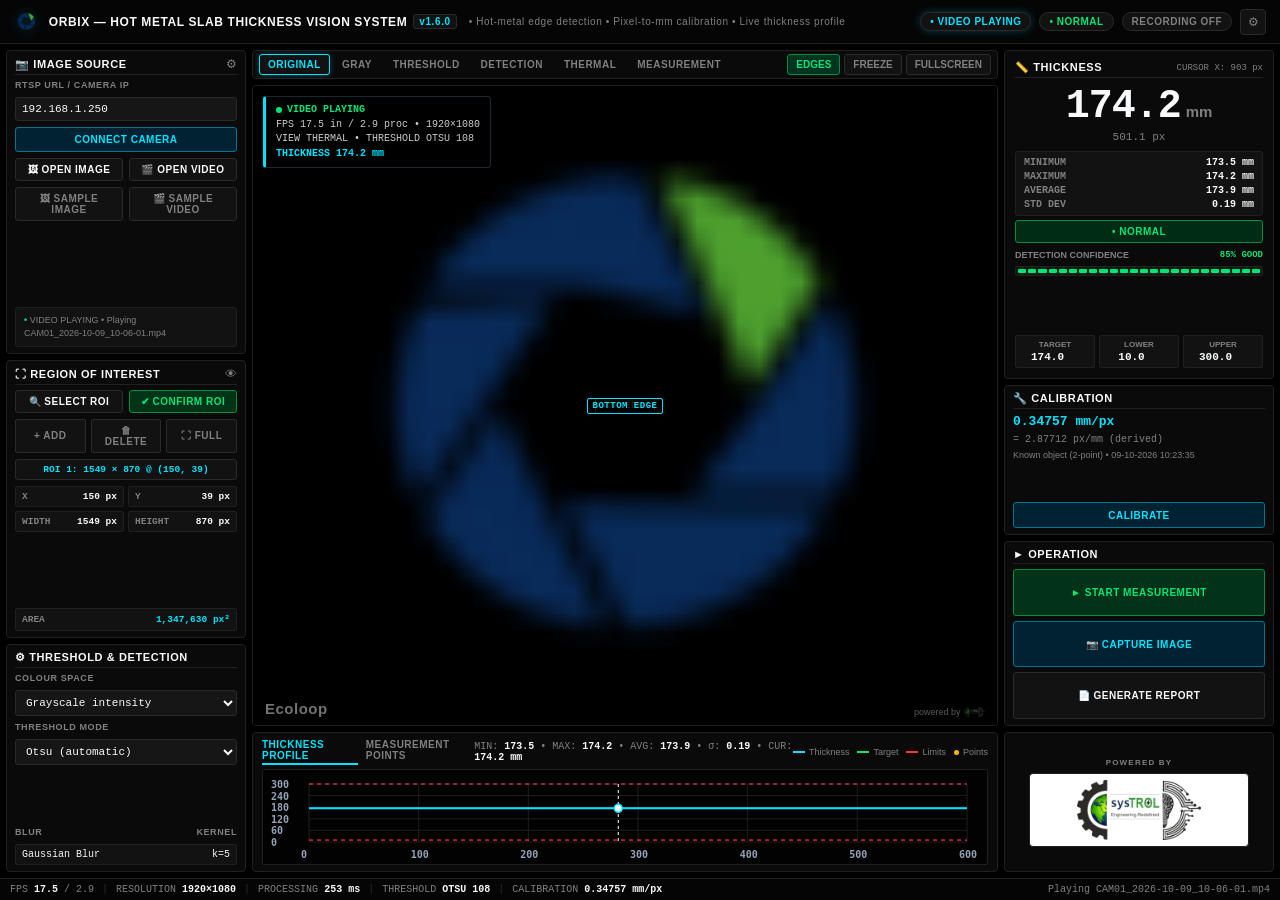
==== commit 753c9889: "fix: synchronize version 1.6.0 dynamically across UI, bridge, manual, and bump script" ====
--- a/orbix/web/index.html
+++ b/orbix/web/index.html
@@ -15,7 +15,7 @@
         <div class="header-titles">
           <h1 class="header-title">
             ORBIX &mdash; HOT METAL SLAB THICKNESS VISION SYSTEM
-            <span class="version-badge">v1.5.0</span>
+            <span class="version-badge" id="app-version-badge">v1.6.0</span>
             <span class="header-sub-inline">&bull; Hot-metal edge detection &bull; Pixel-to-mm calibration &bull; Live thickness profile</span>
           </h1>
         </div>
@@ -44,7 +44,7 @@
             </div>
             <div class="dropdown-item clickable" id="item-about">
               <span class="dropdown-title">About System</span>
-              <span class="dropdown-subtext">v1.5.0</span>
+              <span class="dropdown-subtext" id="app-version-subtext">v1.6.0</span>
             </div>
           </div>
         </div>
--- a/orbix/web/style.css
+++ b/orbix/web/style.css
@@ -1837,10 +1837,10 @@
   width: 600px;
   max-width: 90vw;
   max-height: 85vh;
-  background: var(--bg-card);
+  background: #000000;
   border: 1px solid var(--border-focus);
   border-radius: 4px;
-  box-shadow: 0 10px 30px rgba(0, 0, 0, 0.8), 0 0 15px var(--cyan-glow);
+  box-shadow: 0 10px 30px rgba(0, 0, 0, 0.9), 0 0 15px var(--cyan-glow);
   display: flex;
   flex-direction: column;
   overflow: hidden;
@@ -1864,7 +1864,8 @@
   background-repeat: no-repeat;
   background-position: center center;
   background-size: contain;
-  opacity: 0.055;
+  opacity: 0.16;
+  filter: brightness(1.7) contrast(1.1);
   pointer-events: none;
   z-index: 0;
   display: none;
@@ -1880,8 +1881,8 @@
   justify-content: space-between;
   align-items: center;
   padding: 10px 14px;
-  background: var(--bg-topbar);
-  border-bottom: 1px solid var(--border-card);
+  background: #000000;
+  border-bottom: 1px solid #202020;
 }
 
 .scada-modal-title {
@@ -1914,7 +1915,7 @@
   font-family: 'Segoe UI', Calibri, Arial, sans-serif;
   font-size: 11.5px;
   line-height: 1.6;
-  color: var(--text-main);
+  color: #f8fafc;
   background: transparent;
 }
 
@@ -1967,8 +1968,8 @@
 }
 
 .manual-section-card {
-  background: rgba(15, 23, 42, 0.4);
-  border: 1px solid var(--border-card);
+  background: rgba(0, 0, 0, 0.72);
+  border: 1px solid #202020;
   border-radius: 4px;
   overflow: hidden;
 }
@@ -1978,8 +1979,8 @@
   align-items: center;
   justify-content: space-between;
   padding: 8px 12px;
-  background: var(--bg-topbar);
-  border-bottom: 1px solid var(--border-card);
+  background: #050505;
+  border-bottom: 1px solid #202020;
 }
 
 .manual-section-title {
@@ -2010,19 +2011,19 @@
 .manual-table th {
   text-align: left;
   padding: 7px 10px;
-  background: rgba(0, 0, 0, 0.3);
-  color: var(--text-muted);
+  background: #050505;
+  color: #808080;
   font-size: 9.5px;
   font-weight: 700;
   letter-spacing: 0.5px;
-  border-bottom: 1px solid var(--border-card);
+  border-bottom: 1px solid #202020;
 }
 
 .manual-table td {
   padding: 8px 10px;
-  border-bottom: 1px solid rgba(255, 255, 255, 0.05);
+  border-bottom: 1px solid #141414;
   vertical-align: top;
-  color: var(--text-main);
+  color: #f8fafc;
   line-height: 1.45;
 }
 
@@ -2031,19 +2032,19 @@
 }
 
 .manual-table tr:hover td {
-  background: rgba(0, 229, 255, 0.03);
+  background: rgba(0, 229, 255, 0.05);
 }
 
 .manual-ctrl-badge {
   display: inline-block;
   padding: 2px 6px;
   border-radius: 3px;
-  background: rgba(255, 255, 255, 0.07);
-  border: 1px solid var(--border-focus);
+  background: #141414;
+  border: 1px solid #333333;
   font-family: 'Segoe UI Mono', monospace;
   font-size: 10px;
   font-weight: 700;
-  color: var(--amber-warn);
+  color: #ffb703;
   white-space: nowrap;
 }
 
@@ -2054,13 +2055,100 @@
 
 .scada-modal-footer {
   padding: 10px 14px;
-  background: var(--bg-topbar);
-  border-top: 1px solid var(--border-card);
+  background: #000000;
+  border-top: 1px solid #202020;
   display: flex;
   align-items: center;
   justify-content: flex-end;
   gap: 10px;
 }
 
-
-
+[data-theme="light"] .scada-modal-window {
+  background: #ffffff;
+  border: 1px solid #cbd5e1;
+  box-shadow: 0 10px 30px rgba(0, 0, 0, 0.15);
+}
+
+[data-theme="light"] .modal-sticky-watermark {
+  opacity: 0.095;
+  filter: none;
+}
+
+[data-theme="light"] .scada-modal-header {
+  background: #f8fafc;
+  border-bottom: 1px solid #e2e8f0;
+}
+
+[data-theme="light"] .scada-modal-title {
+  color: #0284c7;
+}
+
+[data-theme="light"] .scada-modal-close {
+  color: #64748b;
+}
+
+[data-theme="light"] .scada-modal-body {
+  color: #0f172a;
+}
+
+[data-theme="light"] .manual-title {
+  color: #0284c7;
+}
+
+[data-theme="light"] .manual-subtitle {
+  color: #64748b;
+}
+
+[data-theme="light"] .manual-section-card {
+  background: rgba(255, 255, 255, 0.88);
+  border: 1px solid #e2e8f0;
+  box-shadow: 0 1px 3px rgba(0, 0, 0, 0.04);
+}
+
+[data-theme="light"] .manual-section-header {
+  background: #f8fafc;
+  border-bottom: 1px solid #e2e8f0;
+}
+
+[data-theme="light"] .manual-section-title {
+  color: #0284c7;
+}
+
+[data-theme="light"] .manual-area-tag {
+  background: #e0f2fe;
+  color: #0284c7;
+  border: 1px solid #bae6fd;
+}
+
+[data-theme="light"] .manual-table th {
+  background: #f1f5f9;
+  color: #475569;
+  border-bottom: 1px solid #cbd5e1;
+}
+
+[data-theme="light"] .manual-table td {
+  border-bottom: 1px solid #f1f5f9;
+  color: #0f172a;
+}
+
+[data-theme="light"] .manual-table tr:hover td {
+  background: rgba(2, 132, 199, 0.04);
+}
+
+[data-theme="light"] .manual-ctrl-badge {
+  background: #f8fafc;
+  border: 1px solid #cbd5e1;
+  color: #b45309;
+}
+
+[data-theme="light"] .manual-location-text {
+  color: #0284c7;
+}
+
+[data-theme="light"] .scada-modal-footer {
+  background: #f8fafc;
+  border-top: 1px solid #e2e8f0;
+}
+
+
+
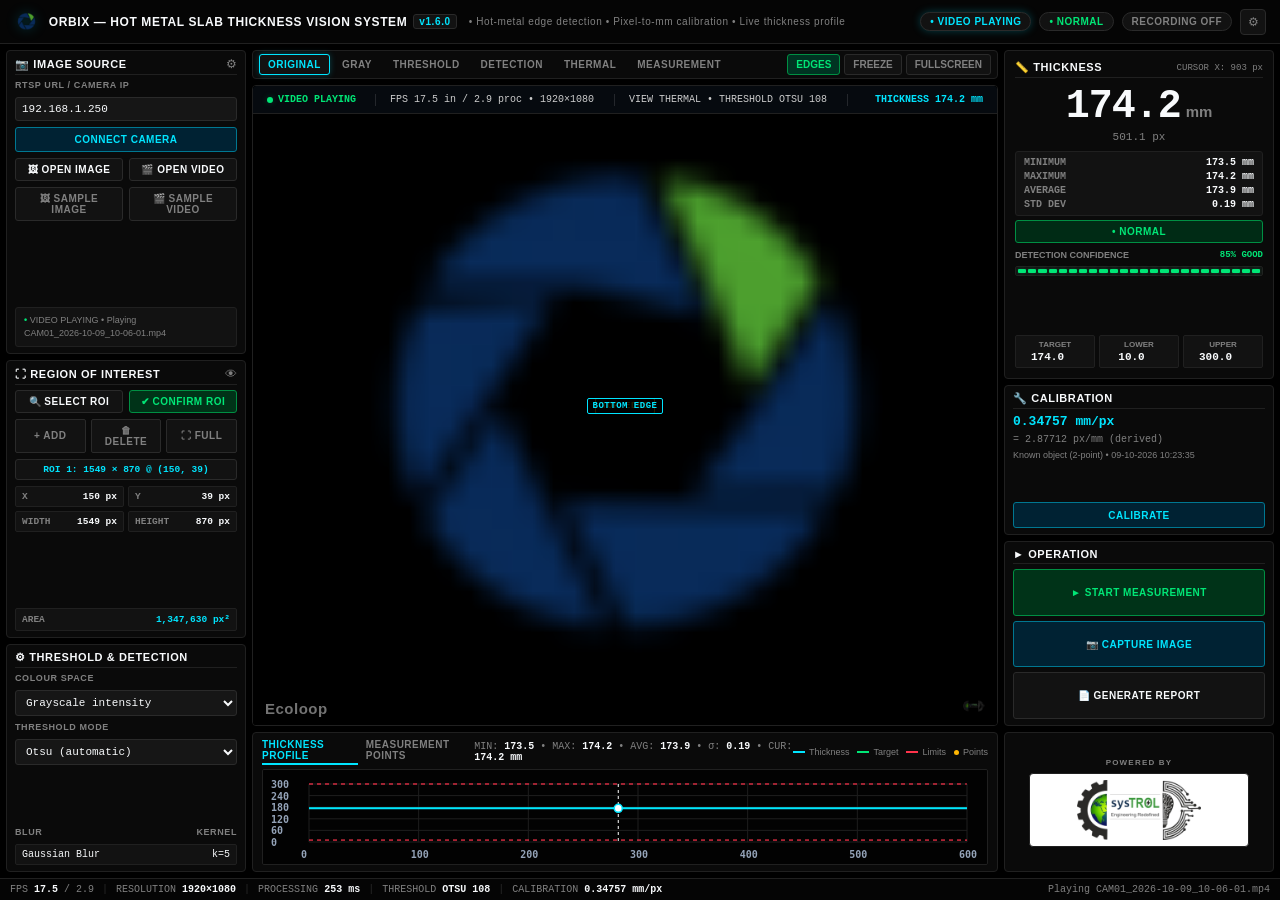
==== commit 141dfb21: "style(ui): update video feed watermark to transparent Systrol logo" ====
--- a/orbix/web/index.html
+++ b/orbix/web/index.html
@@ -188,7 +188,7 @@
           </div>
 
           <div class="watermark-brand">Ecoloop</div>
-          <div class="watermark-powered">powered by <img src="systrol_logo.png" alt="Systrol" class="watermark-logo"></div>
+          <div class="watermark-powered"><img src="systrol_transparent.png" alt="Systrol" class="watermark-logo"></div>
         </div>
       </main>
 
--- a/orbix/web/style.css
+++ b/orbix/web/style.css
@@ -793,24 +793,47 @@
 
 .video-hud-overlay {
   position: absolute;
-  top: 10px;
-  left: 10px;
-  background: rgba(0, 0, 0, 0.85);
-  border: 1px solid #1a2833;
-  border-left: 3px solid var(--cyan-accent);
-  padding: 6px 10px;
-  border-radius: 3px;
+  top: 0;
+  left: 0;
+  right: 0;
+  height: 28px;
+  background: rgba(8, 12, 18, 0.85);
+  backdrop-filter: blur(4px);
+  border-bottom: 1px solid var(--border-card);
+  display: flex;
+  align-items: center;
+  justify-content: flex-start;
+  gap: 14px;
+  padding: 0 14px;
   font-family: var(--font-mono);
   font-size: 10px;
   color: #cccccc;
-  line-height: 1.45;
   z-index: 6;
   pointer-events: none;
-  box-shadow: 0 4px 12px rgba(0, 0, 0, 0.6);
+  box-shadow: 0 2px 6px rgba(0, 0, 0, 0.4);
+  box-sizing: border-box;
+}
+
+[data-theme="light"] .video-hud-overlay {
+  background: rgba(15, 23, 42, 0.88);
+  border-bottom: 1px solid rgba(255, 255, 255, 0.15);
+  color: #e2e8f0;
 }
 
 .hud-item {
   white-space: nowrap;
+  display: flex;
+  align-items: center;
+  gap: 6px;
+}
+
+.hud-item:not(:last-child):not(.hud-thick)::after {
+  content: "";
+  display: inline-block;
+  width: 1px;
+  height: 12px;
+  background: rgba(255, 255, 255, 0.12);
+  margin-left: 14px;
 }
 
 .hud-status {
@@ -832,6 +855,7 @@
 .hud-thick {
   font-weight: 700;
   color: var(--cyan-accent);
+  margin-left: auto;
 }
 
 .edge-track-label {
@@ -908,18 +932,17 @@
   position: absolute;
   bottom: 8px;
   right: 12px;
-  font-size: 9px;
-  color: rgba(255, 255, 255, 0.35);
   pointer-events: none;
   display: flex;
   align-items: center;
-  gap: 4px;
   z-index: 4;
 }
 
 .watermark-logo {
-  height: 10px;
-  opacity: 0.4;
+  height: 22px;
+  width: auto;
+  opacity: 0.45;
+  display: block;
 }
 
 .profile-card {
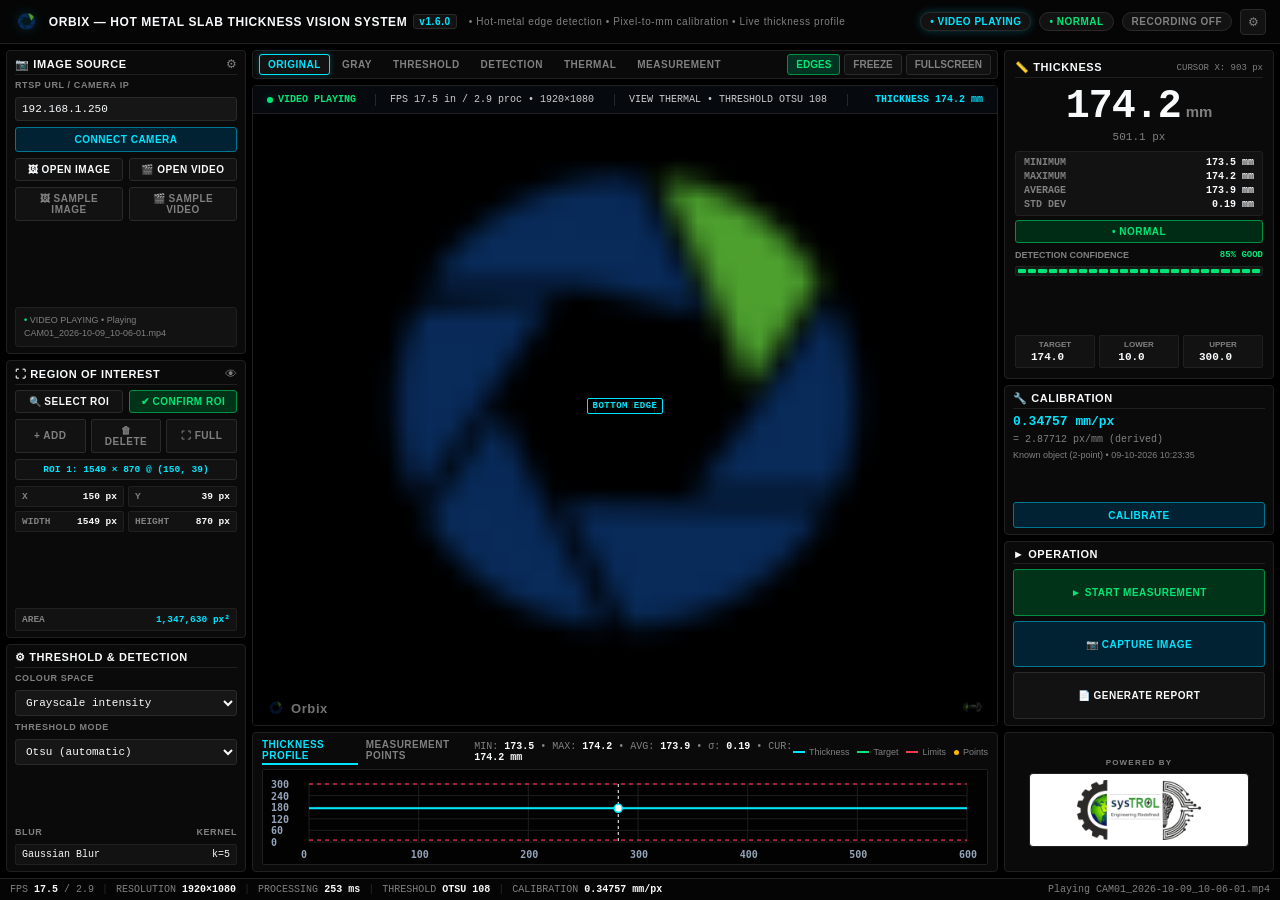
==== commit ab92a57a: "style(ui): replace Ecoloop with symmetrical Orbix brand watermark" ====
--- a/orbix/web/index.html
+++ b/orbix/web/index.html
@@ -187,7 +187,10 @@
             <div class="tt-row tt-highlight"><span class="tt-label">Thickness:</span> <span id="tt-mm">174.2</span> mm</div>
           </div>
 
-          <div class="watermark-brand">Ecoloop</div>
+          <div class="watermark-brand">
+            <img src="orbix_logo.png" alt="Orbix" class="watermark-brand-logo">
+            <span class="watermark-brand-text">Orbix</span>
+          </div>
           <div class="watermark-powered"><img src="systrol_transparent.png" alt="Systrol" class="watermark-logo"></div>
         </div>
       </main>
--- a/orbix/web/style.css
+++ b/orbix/web/style.css
@@ -919,19 +919,33 @@
 .watermark-brand {
   position: absolute;
   bottom: 8px;
-  left: 12px;
-  font-size: 15px;
+  left: 14px;
+  pointer-events: none;
+  display: flex;
+  align-items: center;
+  gap: 6px;
+  z-index: 4;
+}
+
+.watermark-brand-logo {
+  height: 18px;
+  width: 18px;
+  opacity: 0.45;
+  display: block;
+}
+
+.watermark-brand-text {
+  font-size: 13px;
   font-weight: 700;
   color: rgba(255, 255, 255, 0.45);
-  pointer-events: none;
-  letter-spacing: 0.5px;
-  z-index: 4;
+  letter-spacing: 0.6px;
+  line-height: 1;
 }
 
 .watermark-powered {
   position: absolute;
   bottom: 8px;
-  right: 12px;
+  right: 14px;
   pointer-events: none;
   display: flex;
   align-items: center;
@@ -939,7 +953,7 @@
 }
 
 .watermark-logo {
-  height: 22px;
+  height: 20px;
   width: auto;
   opacity: 0.45;
   display: block;
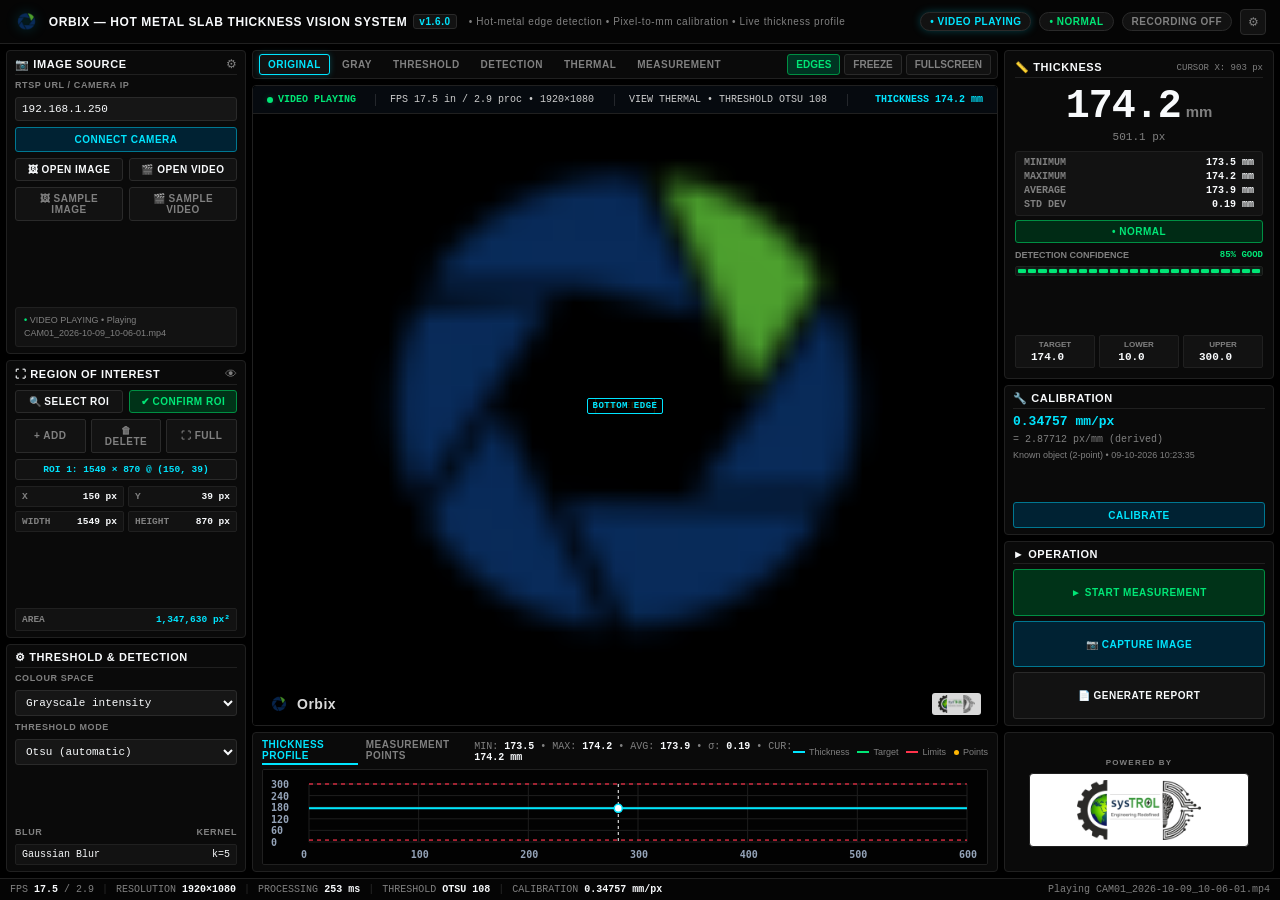
==== commit b987c28e: "style(ui): use original systrol logo on white badge matching orbix watermark" ====
--- a/orbix/web/index.html
+++ b/orbix/web/index.html
@@ -191,7 +191,7 @@
             <img src="orbix_logo.png" alt="Orbix" class="watermark-brand-logo">
             <span class="watermark-brand-text">Orbix</span>
           </div>
-          <div class="watermark-powered"><img src="systrol_transparent.png" alt="Systrol" class="watermark-logo"></div>
+          <div class="watermark-powered"><img src="systrol_logo.png" alt="Systrol" class="watermark-logo"></div>
         </div>
       </main>
 
--- a/orbix/web/style.css
+++ b/orbix/web/style.css
@@ -918,34 +918,38 @@
 
 .watermark-brand {
   position: absolute;
-  bottom: 8px;
-  left: 14px;
+  bottom: 10px;
+  left: 16px;
+  height: 22px;
   pointer-events: none;
   display: flex;
   align-items: center;
-  gap: 6px;
+  gap: 8px;
   z-index: 4;
 }
 
 .watermark-brand-logo {
-  height: 18px;
-  width: 18px;
-  opacity: 0.45;
+  height: 20px;
+  width: 20px;
+  opacity: 0.85;
   display: block;
+  object-fit: contain;
 }
 
 .watermark-brand-text {
-  font-size: 13px;
-  font-weight: 700;
-  color: rgba(255, 255, 255, 0.45);
-  letter-spacing: 0.6px;
+  font-family: var(--font-main);
+  font-size: 14px;
+  font-weight: 700;
+  color: rgba(255, 255, 255, 0.85);
+  letter-spacing: 0.5px;
   line-height: 1;
 }
 
 .watermark-powered {
   position: absolute;
-  bottom: 8px;
-  right: 14px;
+  bottom: 10px;
+  right: 16px;
+  height: 22px;
   pointer-events: none;
   display: flex;
   align-items: center;
@@ -953,10 +957,15 @@
 }
 
 .watermark-logo {
-  height: 20px;
+  height: 22px;
   width: auto;
-  opacity: 0.45;
+  background: #ffffff;
+  padding: 2px 6px;
+  border-radius: 3px;
   display: block;
+  object-fit: contain;
+  box-sizing: border-box;
+  opacity: 0.85;
 }
 
 .profile-card {
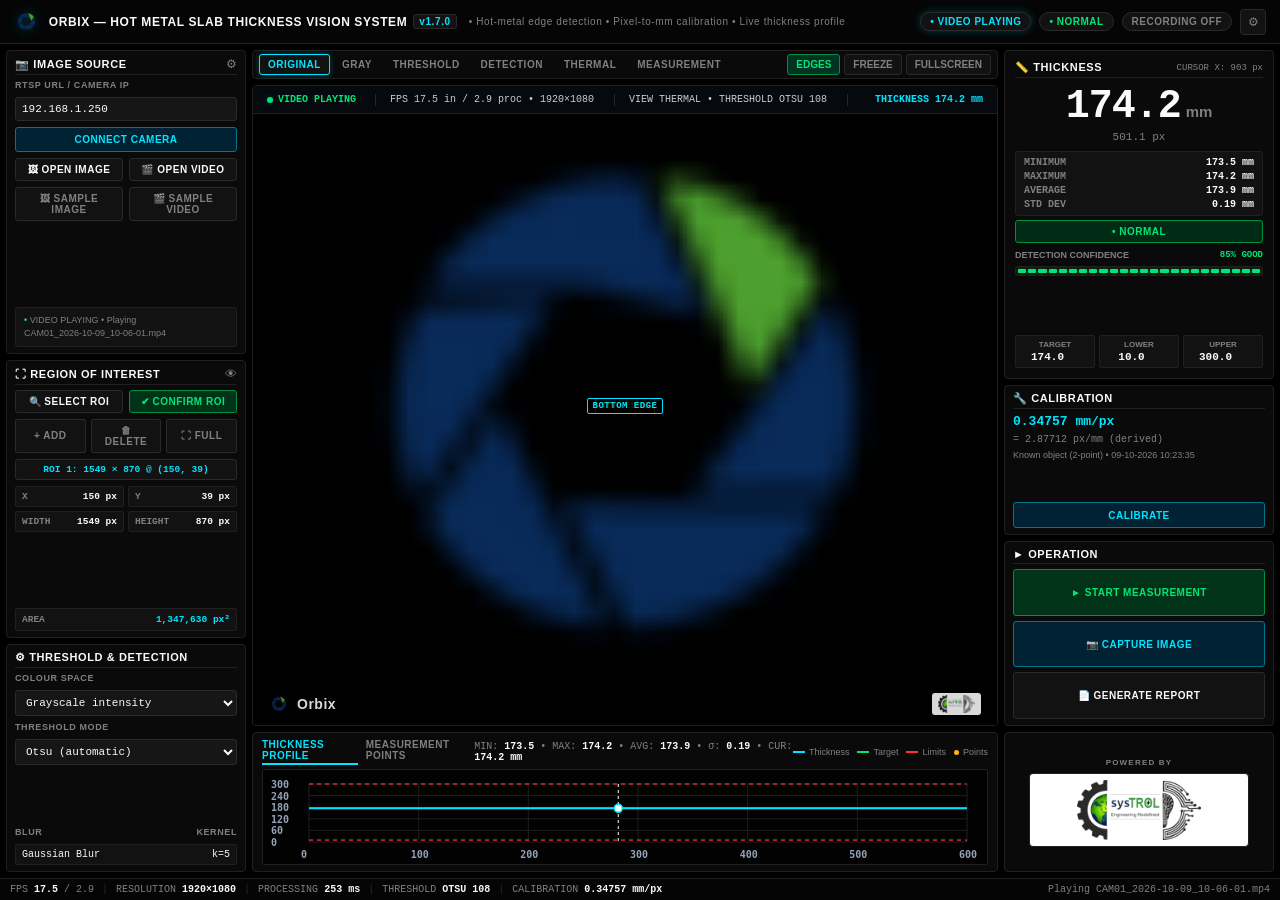
==== commit 10ddf1e2: "chore(release): bump version to 1.7.0 [skip ci]" ====
--- a/orbix/web/index.html
+++ b/orbix/web/index.html
@@ -15,7 +15,7 @@
         <div class="header-titles">
           <h1 class="header-title">
             ORBIX &mdash; HOT METAL SLAB THICKNESS VISION SYSTEM
-            <span class="version-badge" id="app-version-badge">v1.6.0</span>
+            <span class="version-badge" id="app-version-badge">v1.7.0</span>
             <span class="header-sub-inline">&bull; Hot-metal edge detection &bull; Pixel-to-mm calibration &bull; Live thickness profile</span>
           </h1>
         </div>
@@ -44,7 +44,7 @@
             </div>
             <div class="dropdown-item clickable" id="item-about">
               <span class="dropdown-title">About System</span>
-              <span class="dropdown-subtext" id="app-version-subtext">v1.6.0</span>
+              <span class="dropdown-subtext" id="app-version-subtext">v1.7.0</span>
             </div>
           </div>
         </div>
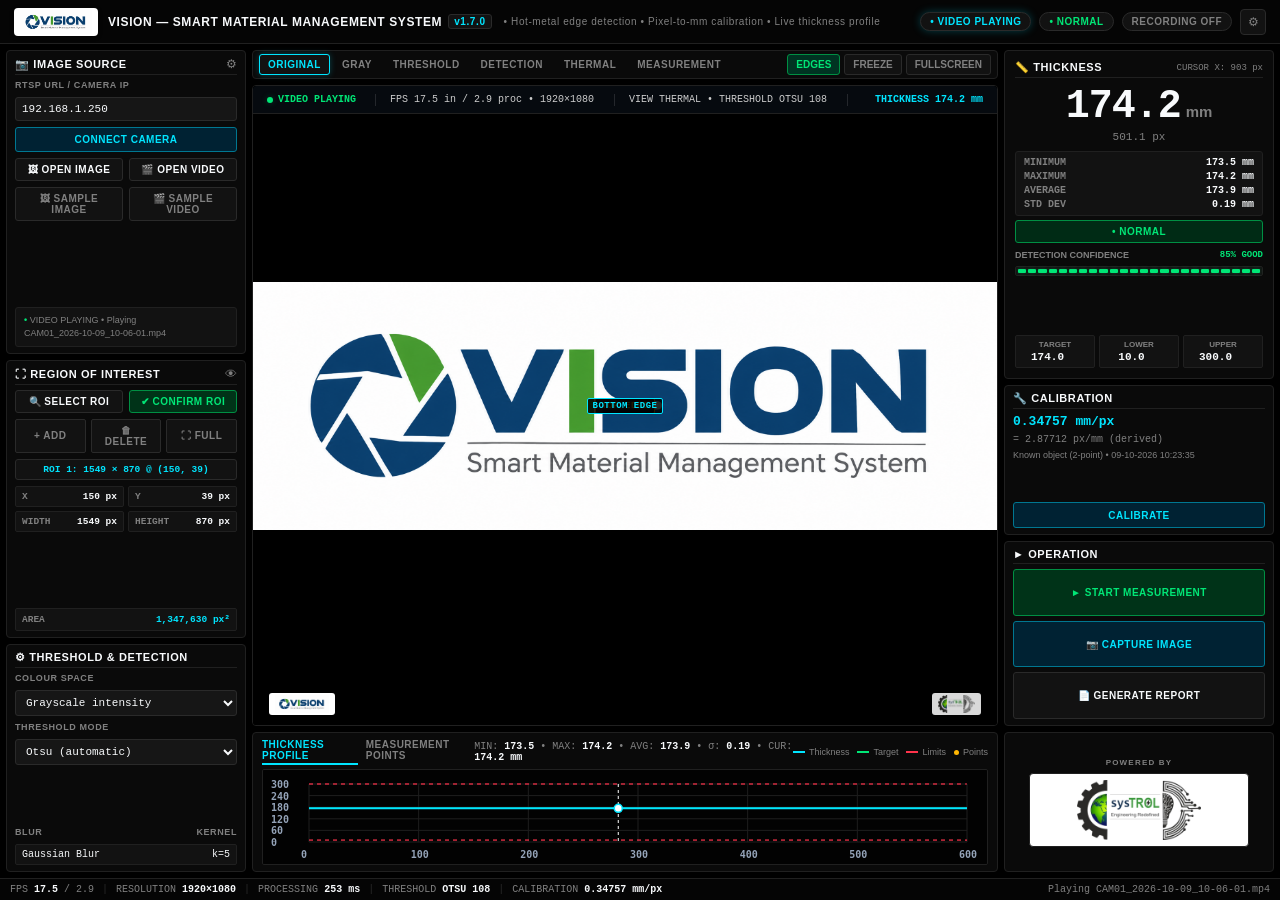
==== commit bd66e1b9: "feat: rebrand application as Vision and tagline as Smart Material Management System" ====
--- a/orbix/web/index.html
+++ b/orbix/web/index.html
@@ -3,18 +3,18 @@
 <head>
   <meta charset="UTF-8">
   <meta name="viewport" content="width=device-width, initial-scale=1.0">
-  <title>HOT METAL SLAB THICKNESS VISION SYSTEM</title>
-  <link rel="icon" type="image/png" href="orbix_logo.png">
+  <title>Vision &mdash; Smart Material Management System</title>
+  <link rel="icon" type="image/png" href="Vision_logo.png">
   <link rel="stylesheet" href="style.css">
 </head>
 <body>
   <div id="app" class="app-layout">
     <header class="top-bar">
       <div class="header-left">
-        <img src="orbix_logo.png" alt="Orbix" class="header-logo">
+        <img src="Vision_logo.png" alt="Vision" class="header-logo">
         <div class="header-titles">
           <h1 class="header-title">
-            ORBIX &mdash; HOT METAL SLAB THICKNESS VISION SYSTEM
+            VISION &mdash; SMART MATERIAL MANAGEMENT SYSTEM
             <span class="version-badge" id="app-version-badge">v1.7.0</span>
             <span class="header-sub-inline">&bull; Hot-metal edge detection &bull; Pixel-to-mm calibration &bull; Live thickness profile</span>
           </h1>
@@ -167,7 +167,7 @@
         </div>
 
         <div class="video-container" id="video-wrapper">
-          <img id="video-stream" class="video-feed" src="orbix_logo.png" alt="Live Feed">
+          <img id="video-stream" class="video-feed" src="Vision_logo.png" alt="Live Feed">
           <svg id="caliper-overlay" class="caliper-svg"></svg>
           
           <div class="video-hud-overlay" id="video-hud">
@@ -188,8 +188,8 @@
           </div>
 
           <div class="watermark-brand">
-            <img src="orbix_logo.png" alt="Orbix" class="watermark-brand-logo">
-            <span class="watermark-brand-text">Orbix</span>
+            <img src="Vision_logo.png" alt="Vision" class="watermark-brand-logo">
+            <span class="watermark-brand-text">Vision</span>
           </div>
           <div class="watermark-powered"><img src="systrol_logo.png" alt="Systrol" class="watermark-logo"></div>
         </div>
--- a/orbix/web/style.css
+++ b/orbix/web/style.css
@@ -102,10 +102,13 @@
 }
 
 .header-logo {
-  height: 24px;
+  height: 28px;
   width: auto;
   object-fit: contain;
-  filter: drop-shadow(0 0 6px var(--cyan-glow));
+  background: #ffffff;
+  padding: 2px 6px;
+  border-radius: 4px;
+  box-shadow: 0 1px 4px rgba(0, 0, 0, 0.35);
 }
 
 .header-titles {
@@ -929,20 +932,18 @@
 }
 
 .watermark-brand-logo {
-  height: 20px;
-  width: 20px;
-  opacity: 0.85;
+  height: 22px;
+  width: auto;
+  background: #ffffff;
+  padding: 2px 6px;
+  border-radius: 3px;
   display: block;
   object-fit: contain;
+  box-shadow: 0 1px 4px rgba(0, 0, 0, 0.4);
 }
 
 .watermark-brand-text {
-  font-family: var(--font-main);
-  font-size: 14px;
-  font-weight: 700;
-  color: rgba(255, 255, 255, 0.85);
-  letter-spacing: 0.5px;
-  line-height: 1;
+  display: none;
 }
 
 .watermark-powered {
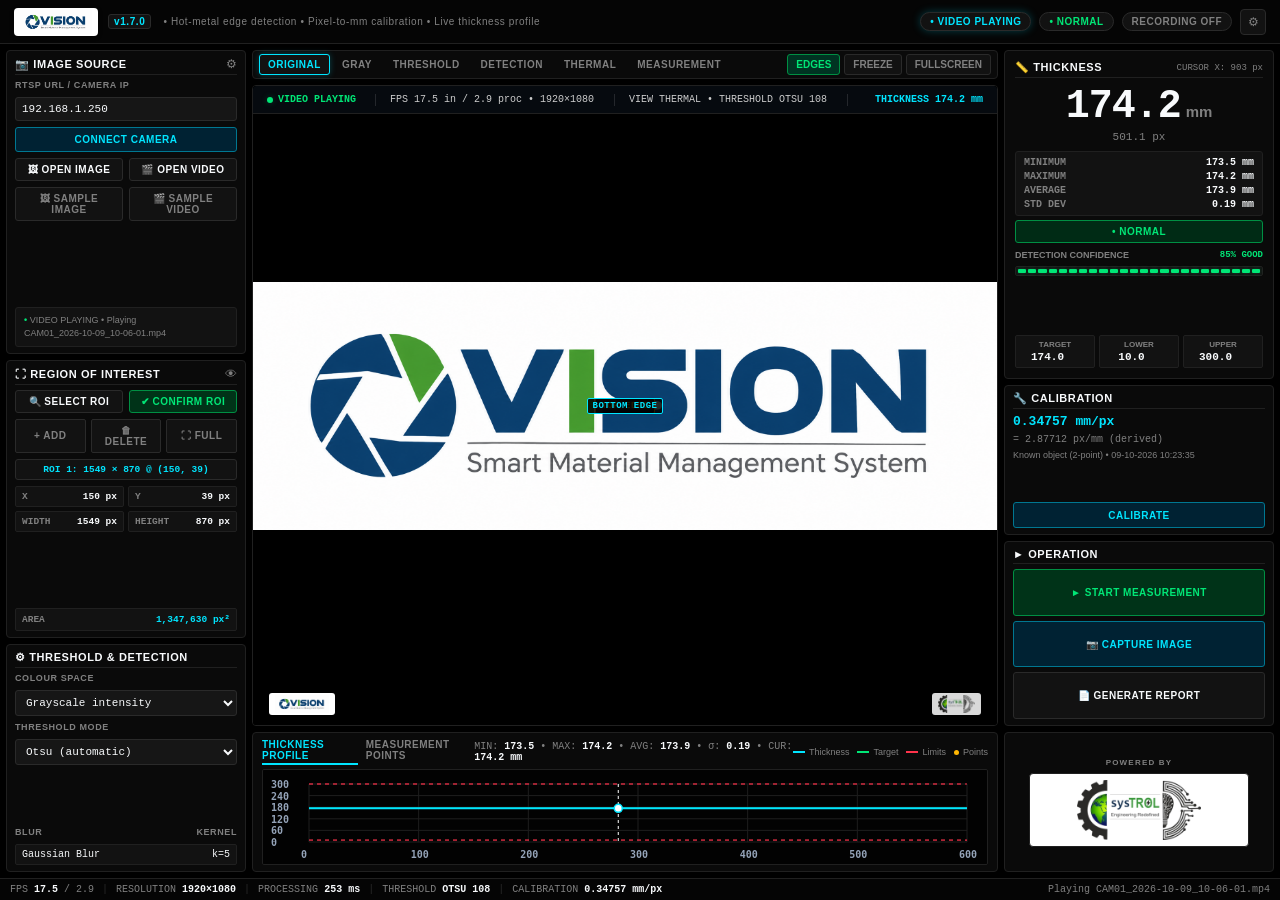
==== commit c8437cf8: "style(ui): improve window heading icon clarity and remove duplicate topbar title text" ====
--- a/orbix/web/index.html
+++ b/orbix/web/index.html
@@ -4,7 +4,7 @@
   <meta charset="UTF-8">
   <meta name="viewport" content="width=device-width, initial-scale=1.0">
   <title>Vision &mdash; Smart Material Management System</title>
-  <link rel="icon" type="image/png" href="Vision_logo.png">
+  <link rel="icon" type="image/png" href="vision_mark.png">
   <link rel="stylesheet" href="style.css">
 </head>
 <body>
@@ -14,7 +14,6 @@
         <img src="Vision_logo.png" alt="Vision" class="header-logo">
         <div class="header-titles">
           <h1 class="header-title">
-            VISION &mdash; SMART MATERIAL MANAGEMENT SYSTEM
             <span class="version-badge" id="app-version-badge">v1.7.0</span>
             <span class="header-sub-inline">&bull; Hot-metal edge detection &bull; Pixel-to-mm calibration &bull; Live thickness profile</span>
           </h1>
@@ -189,7 +188,7 @@
 
           <div class="watermark-brand">
             <img src="Vision_logo.png" alt="Vision" class="watermark-brand-logo">
-            <span class="watermark-brand-text">Vision</span>
+            <span class="watermark-brand-text">VISION</span>
           </div>
           <div class="watermark-powered"><img src="systrol_logo.png" alt="Systrol" class="watermark-logo"></div>
         </div>
